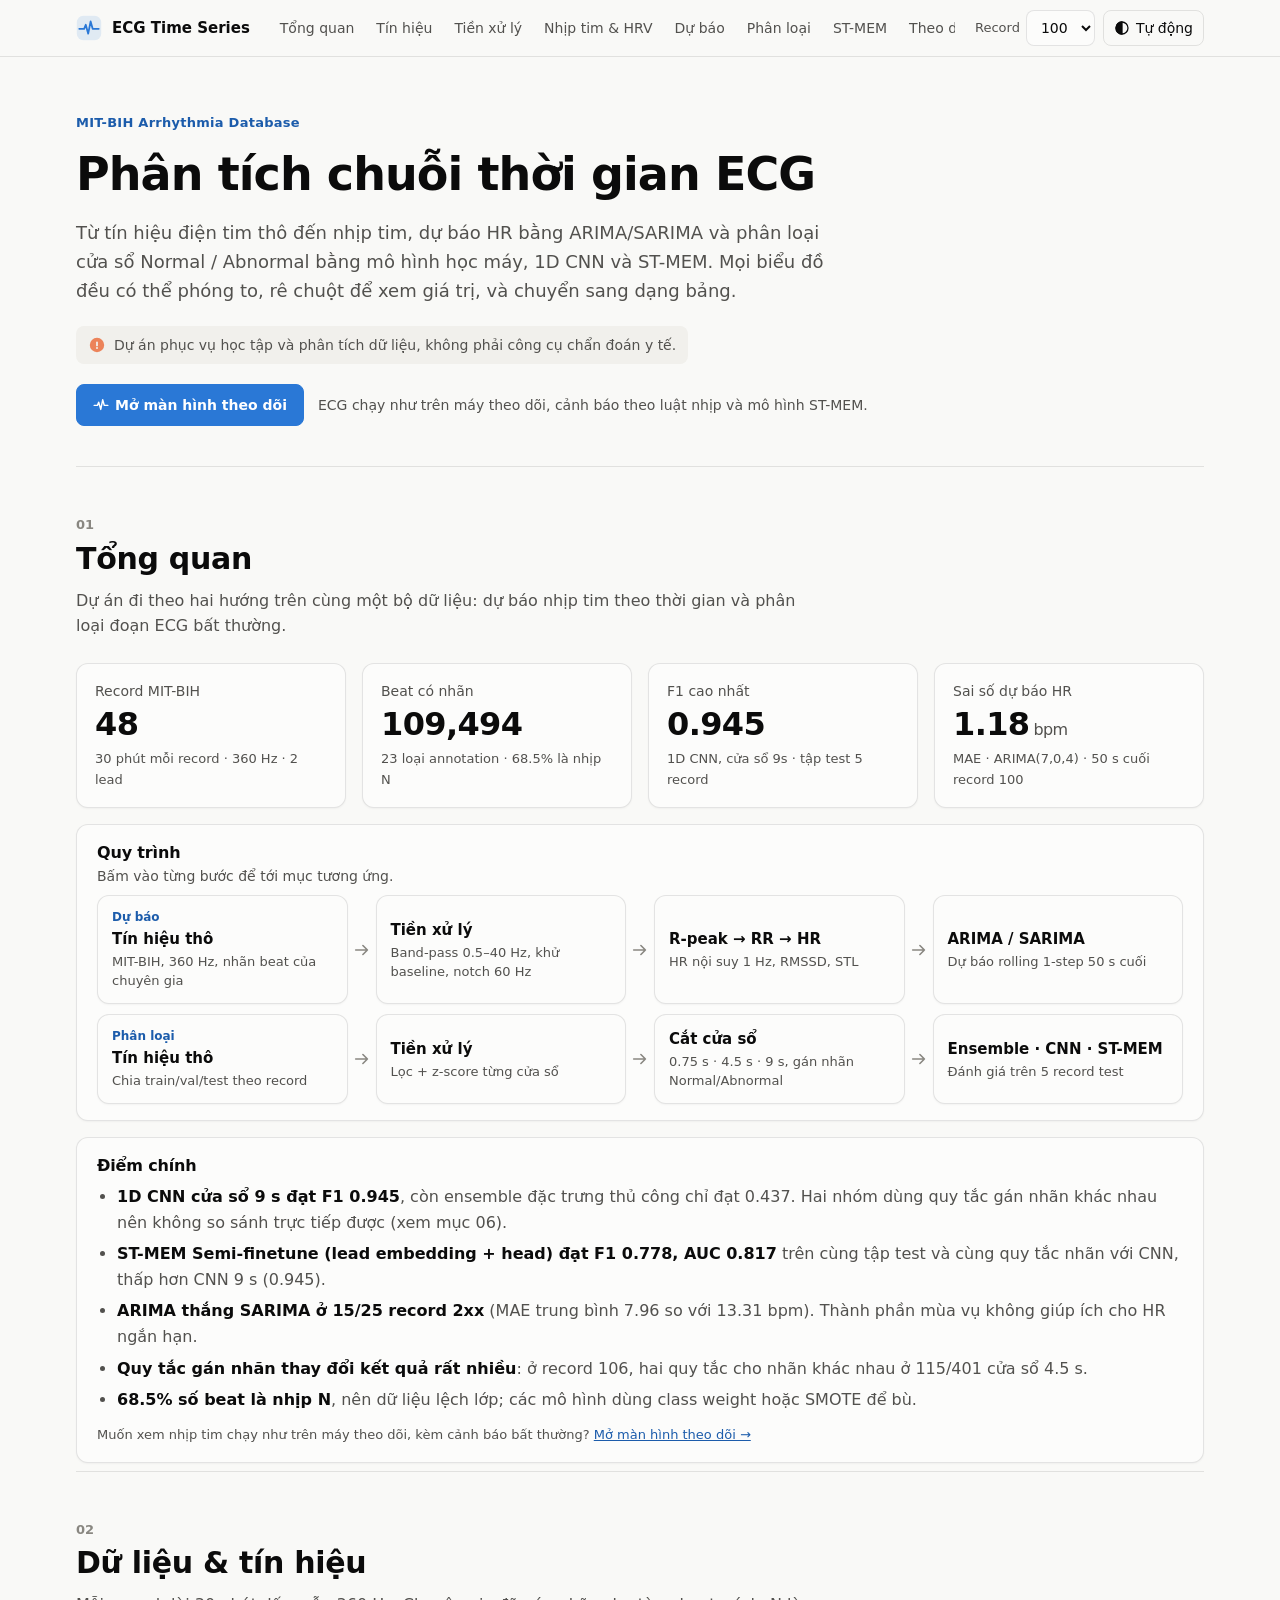
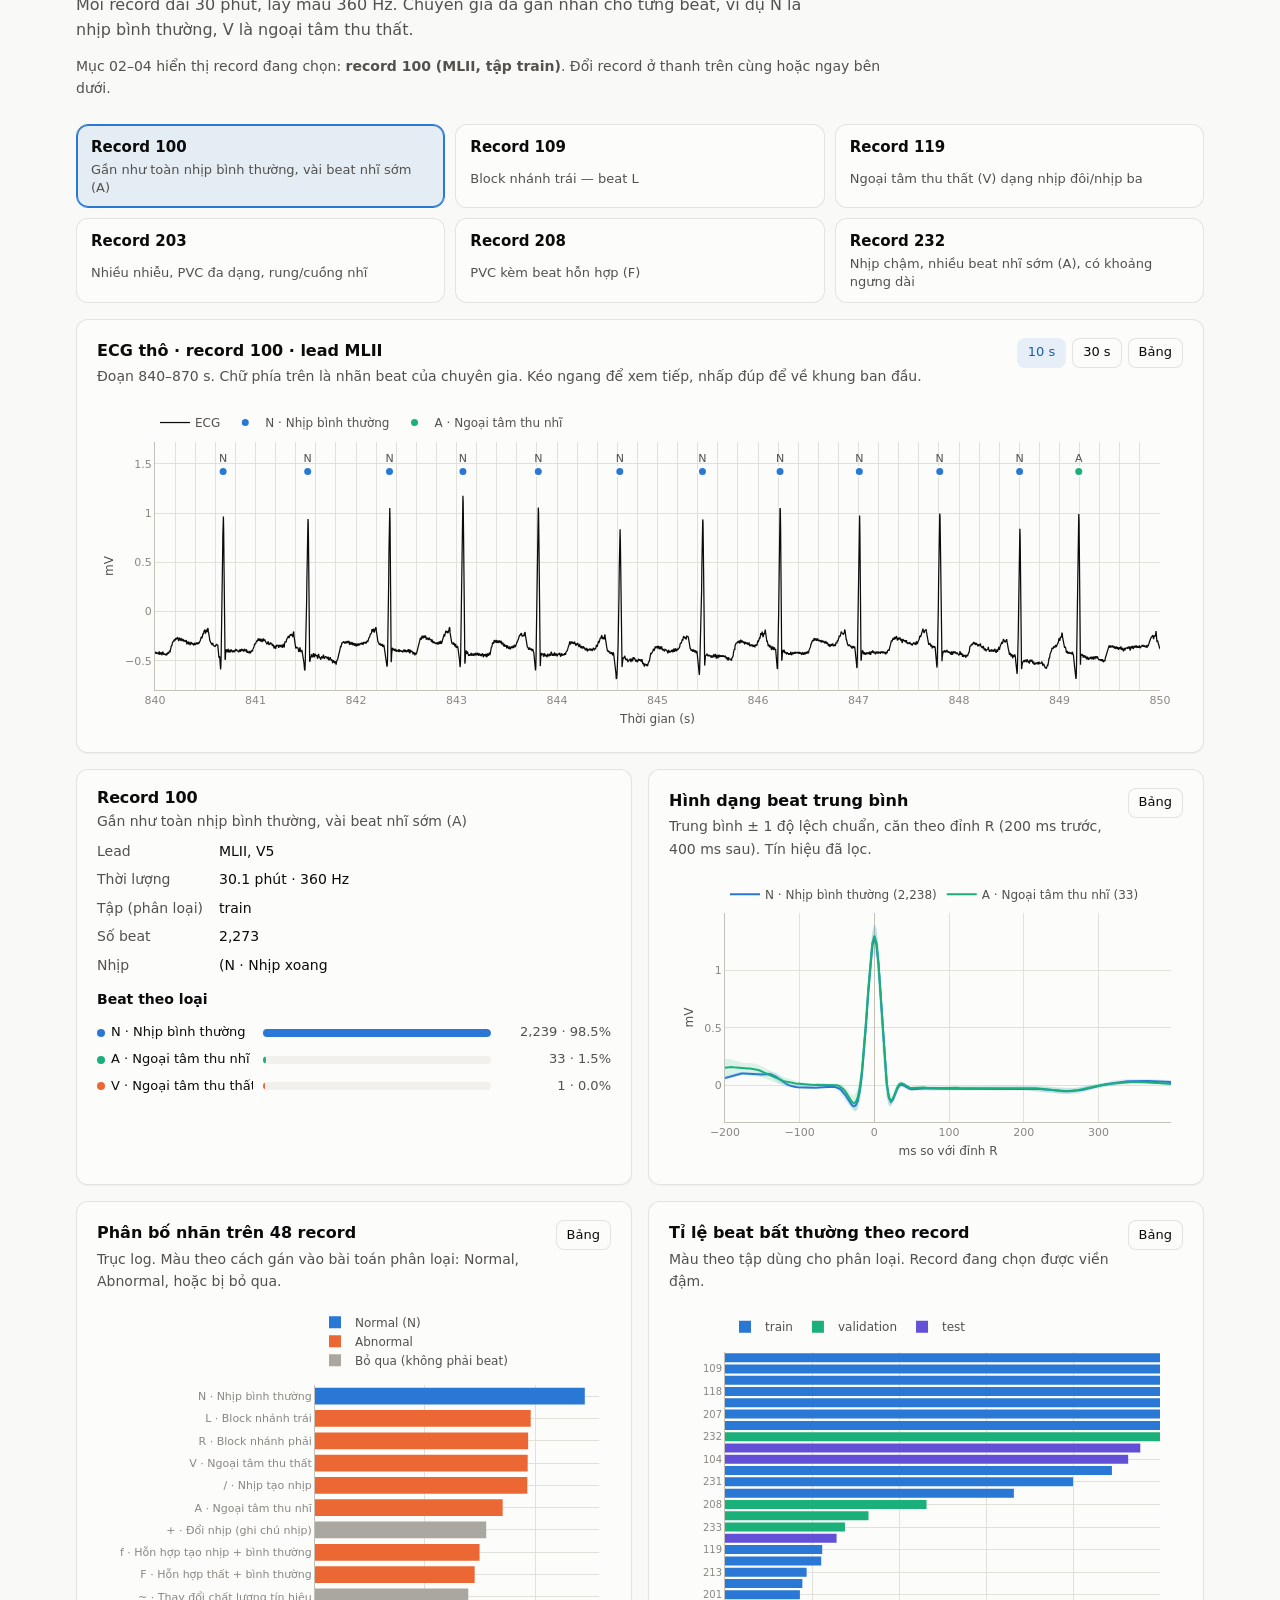
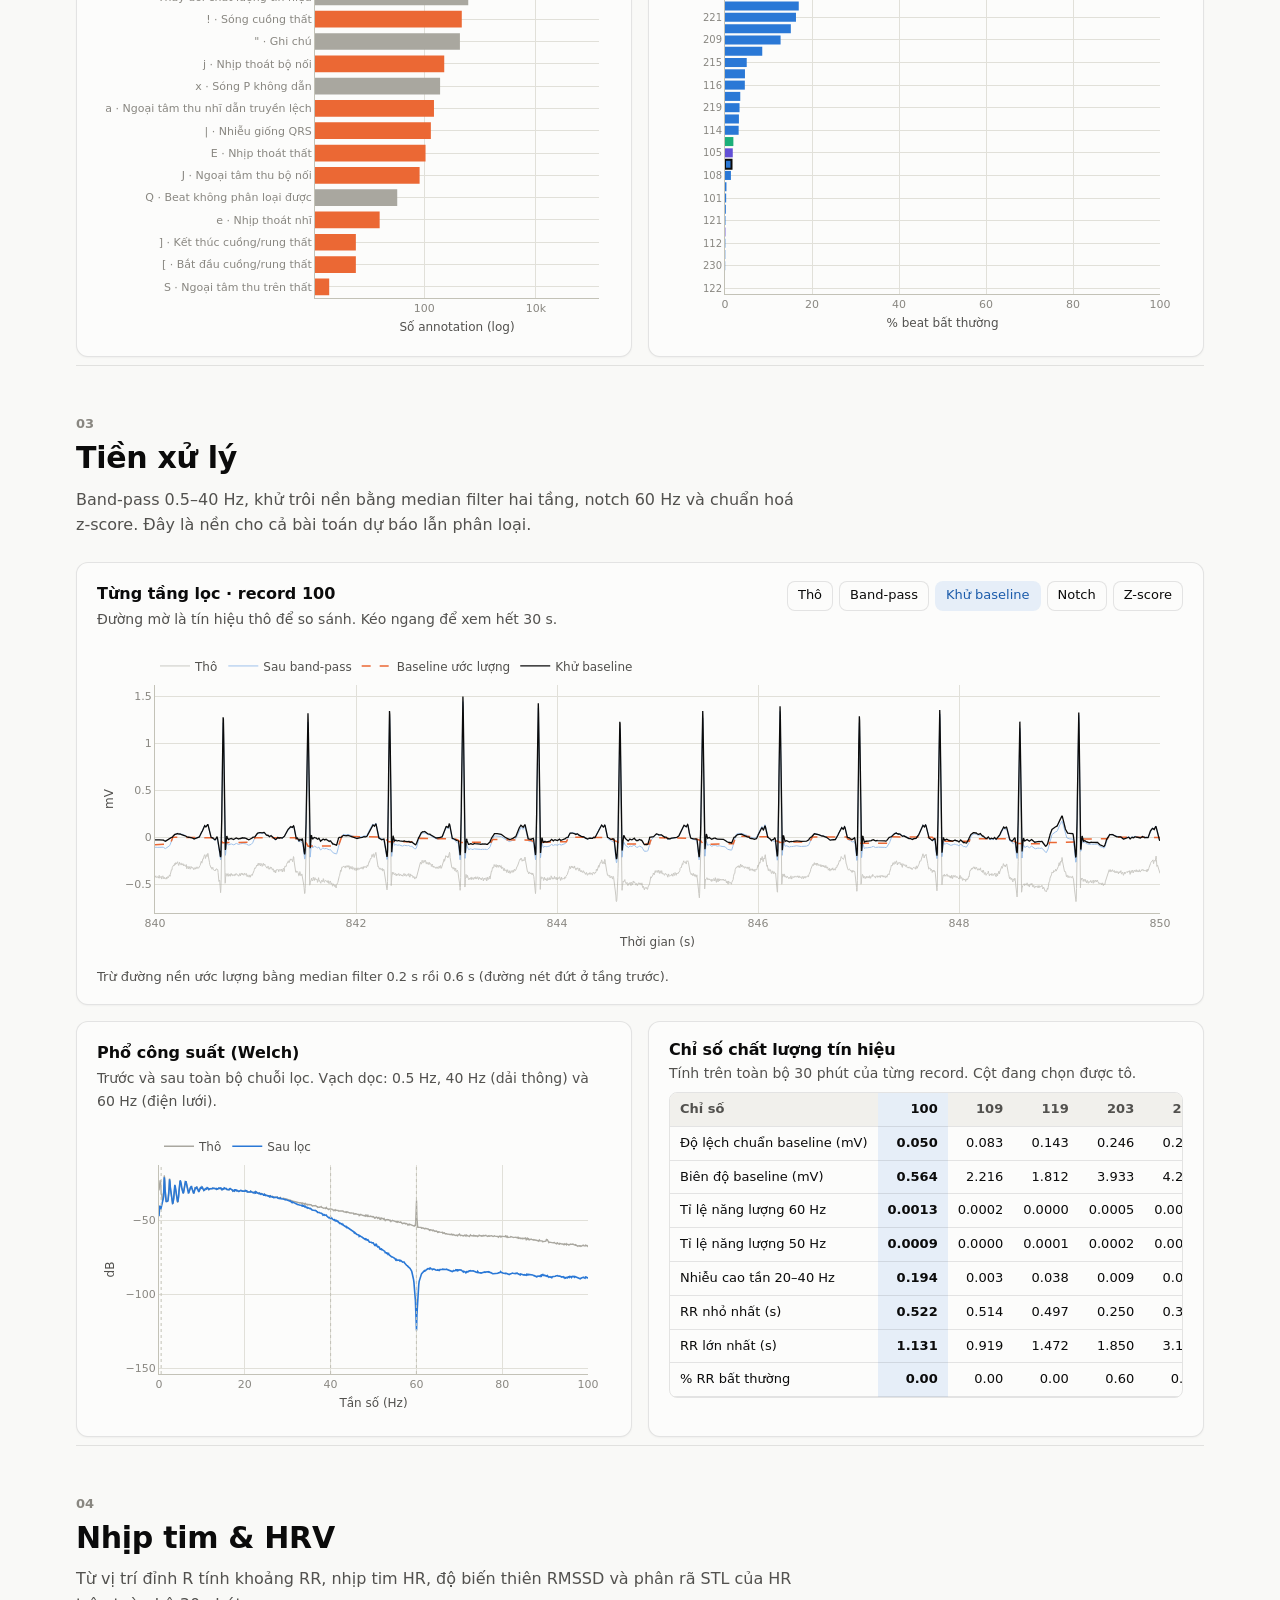
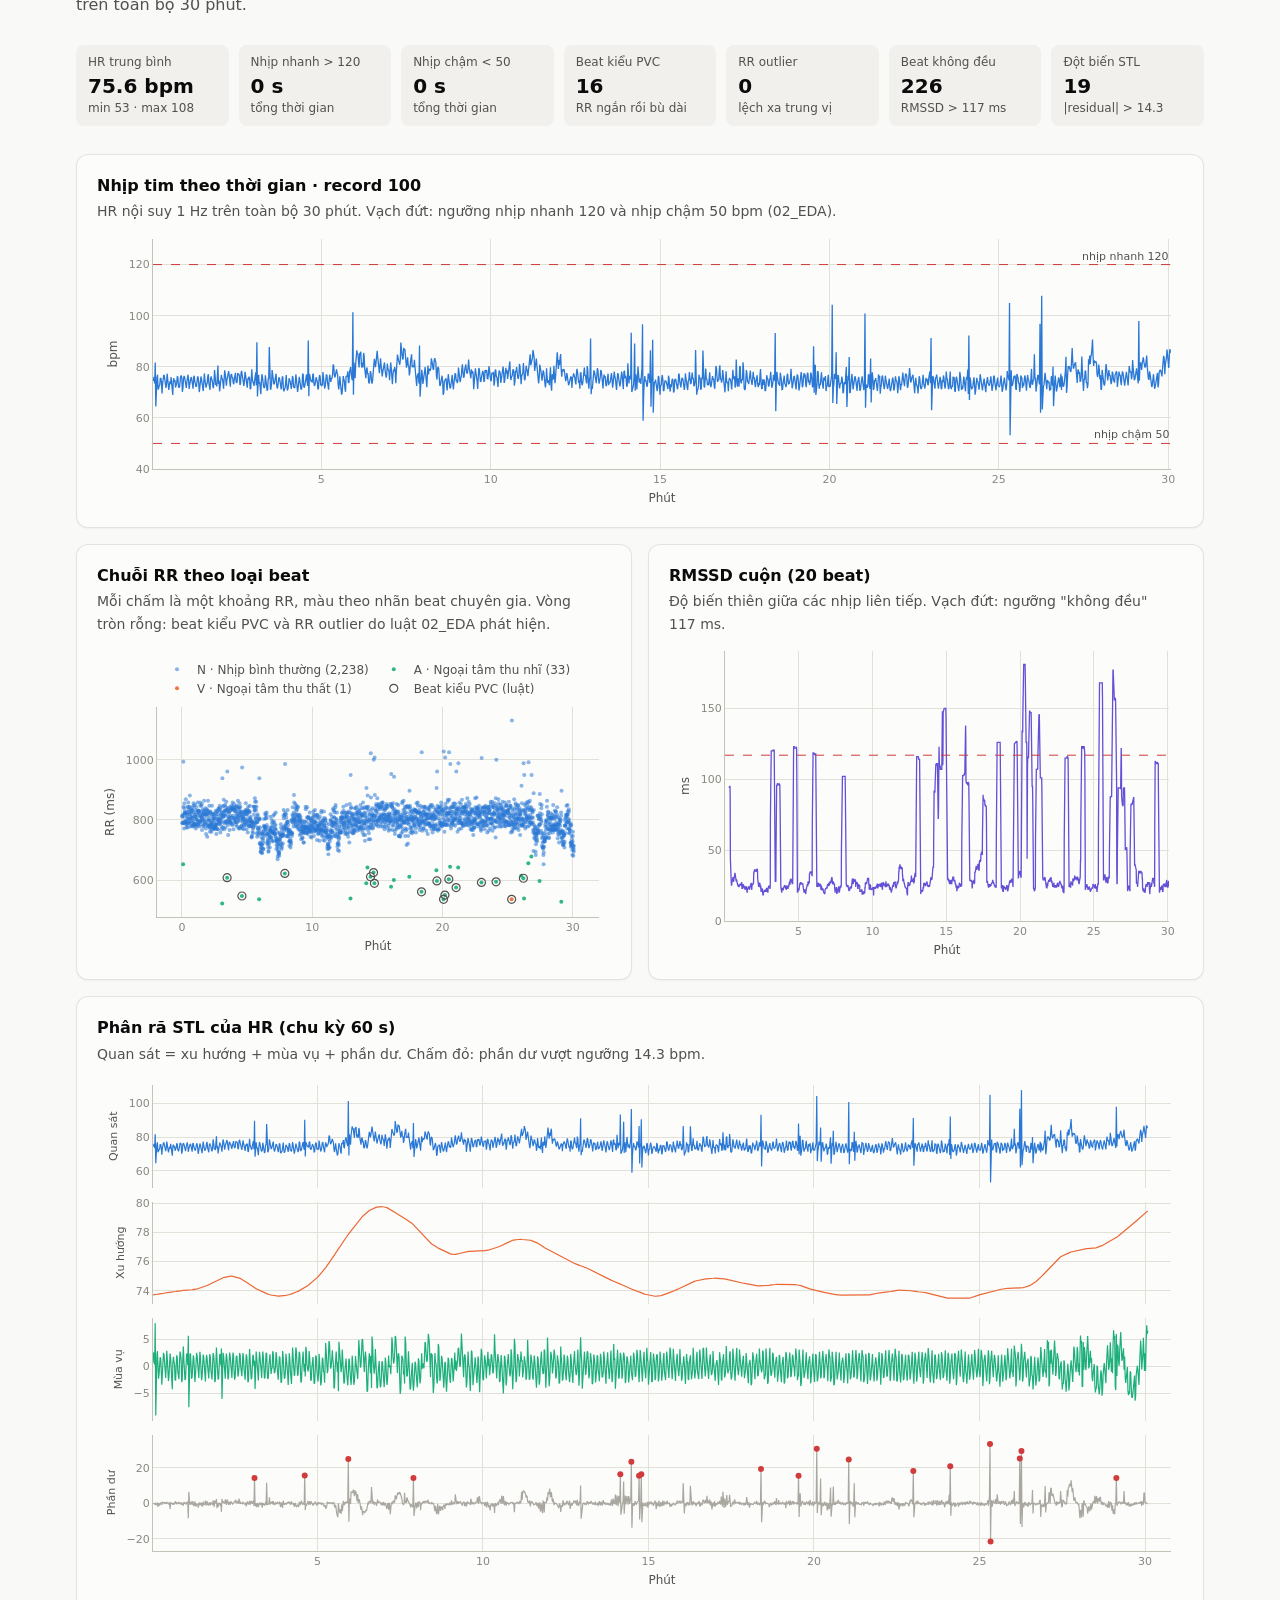
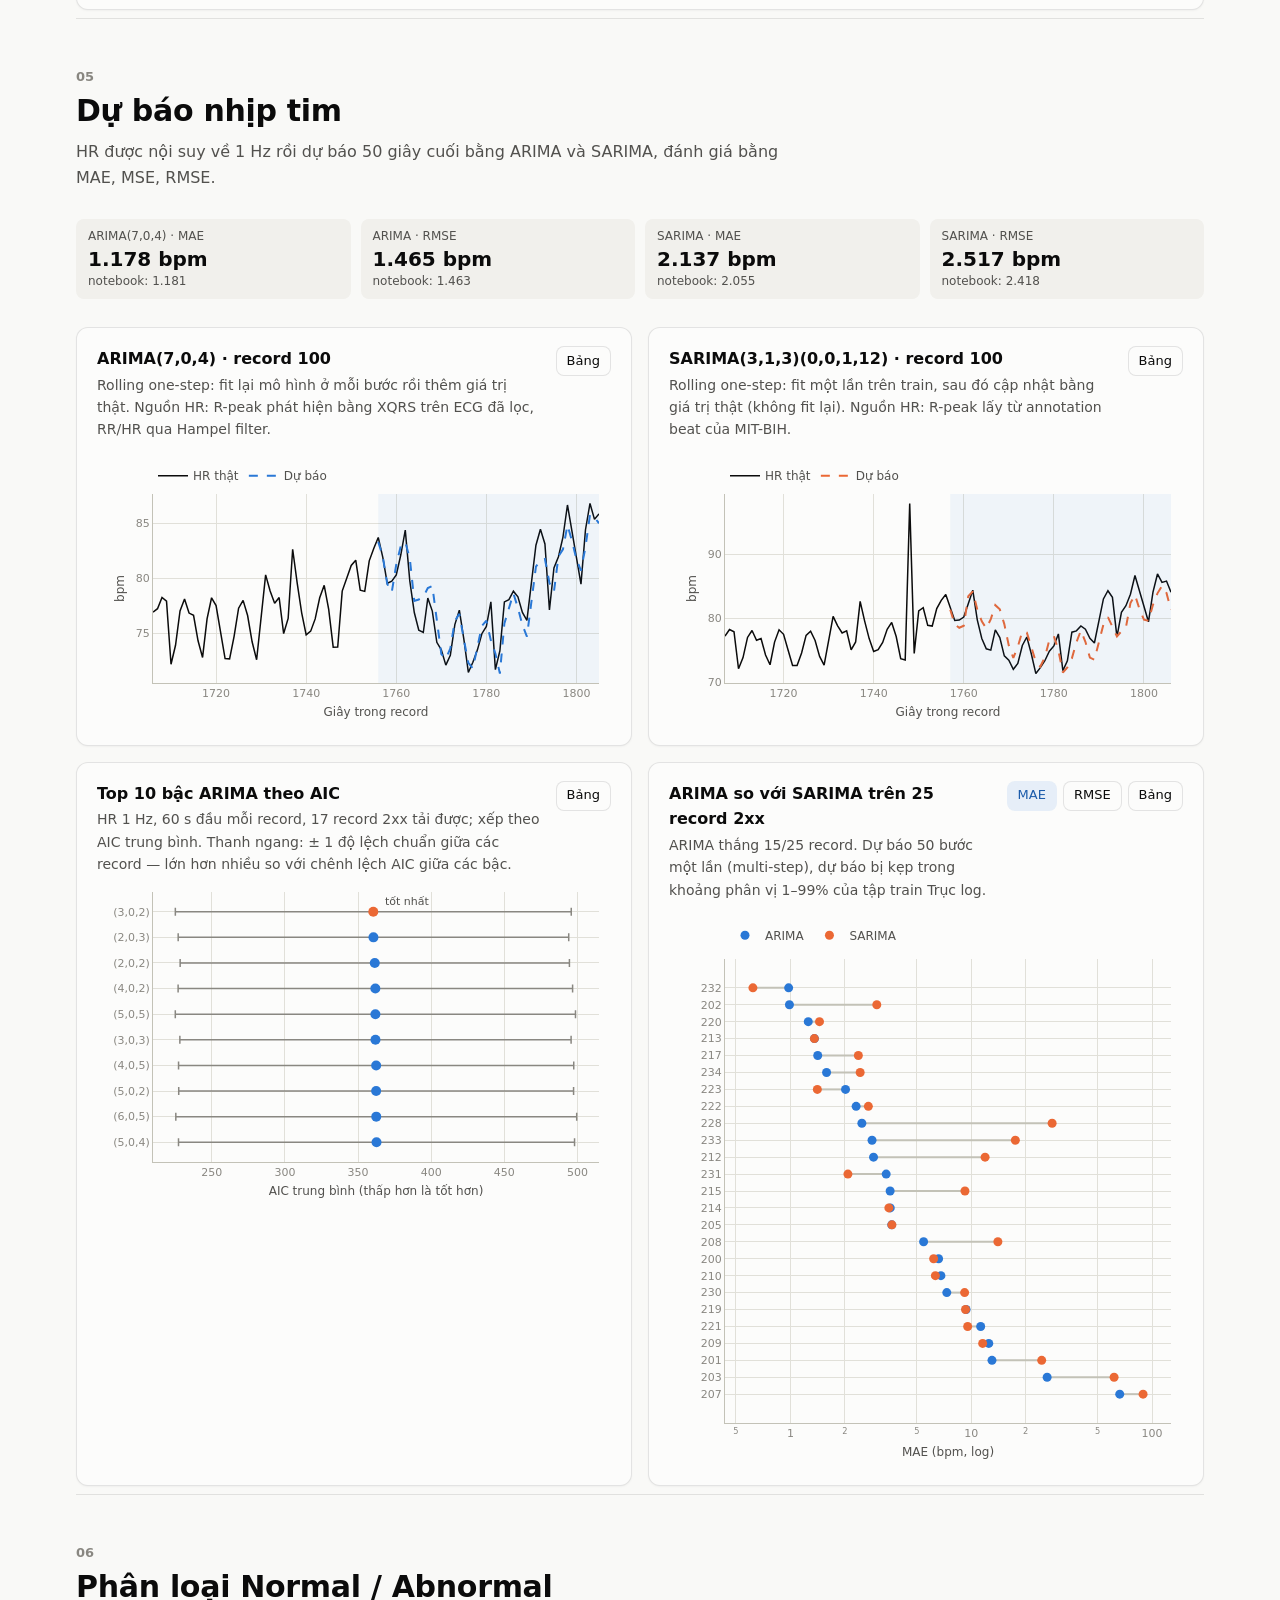
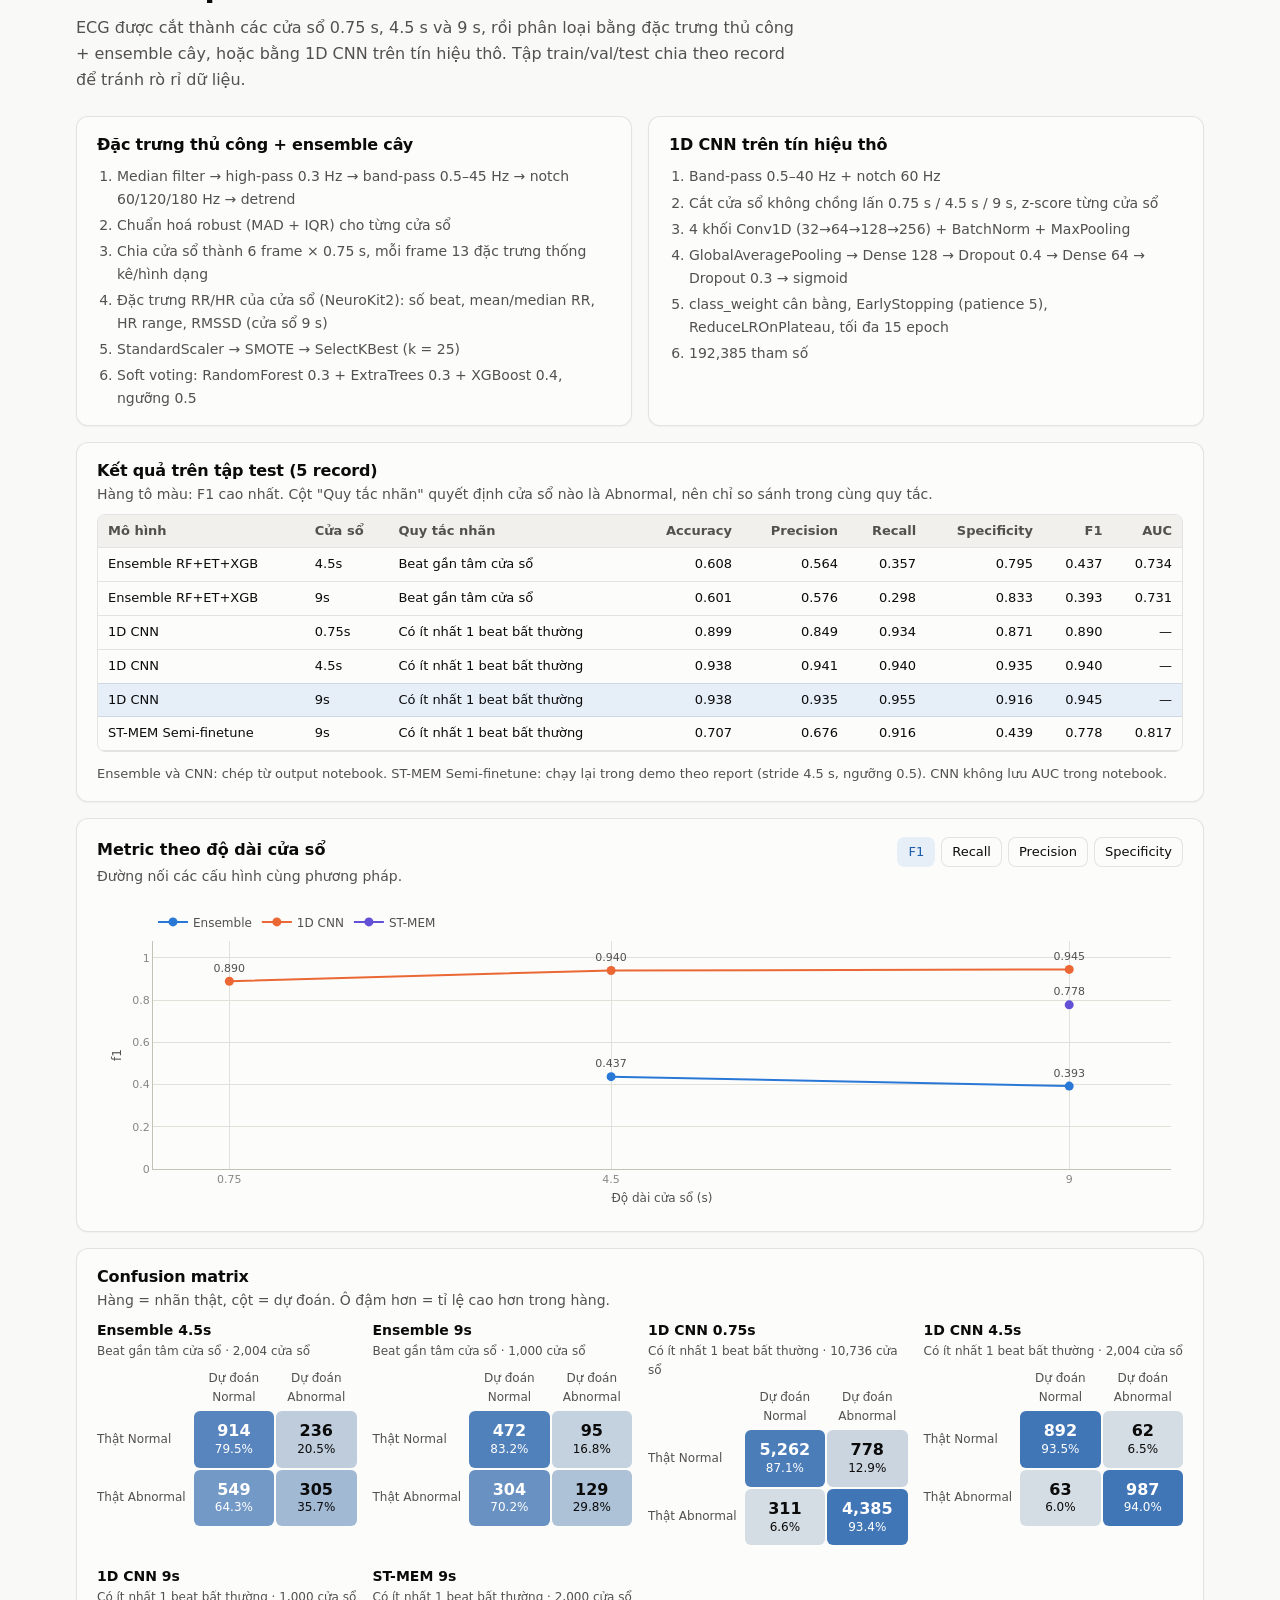
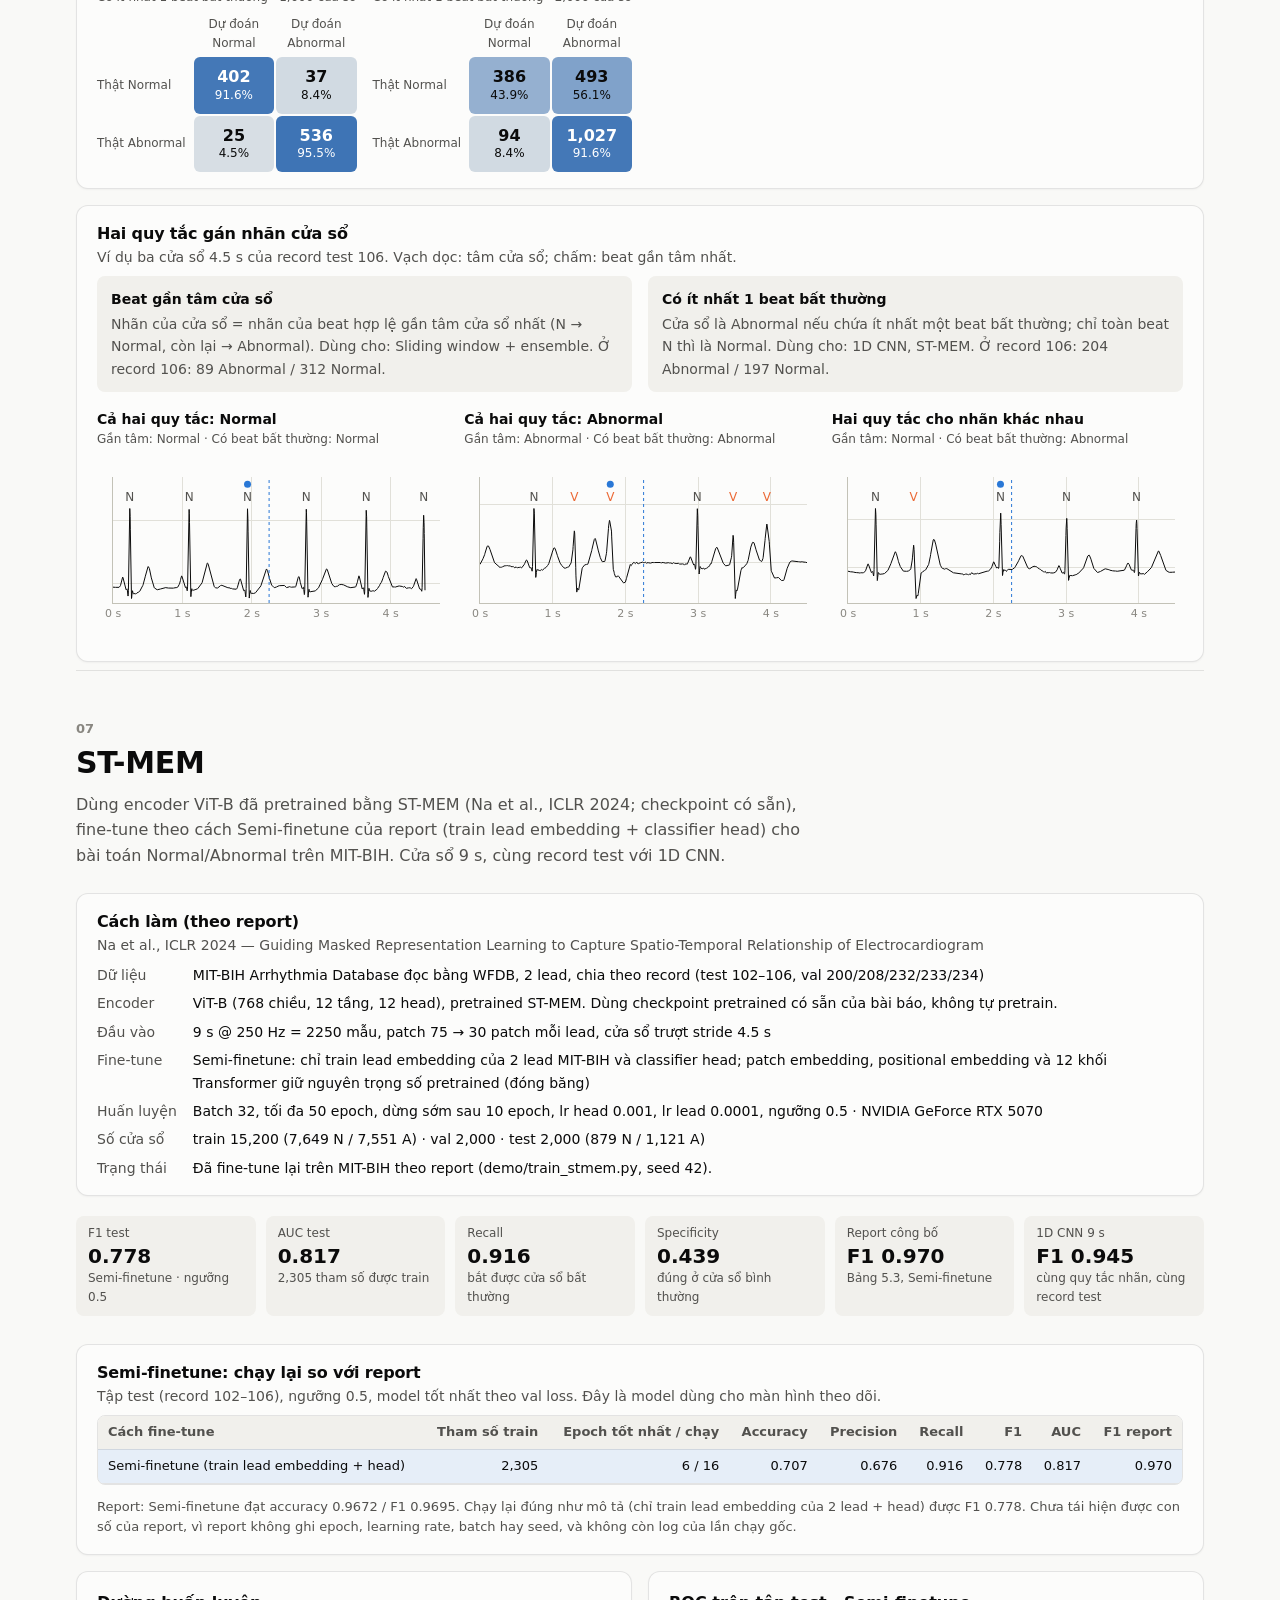
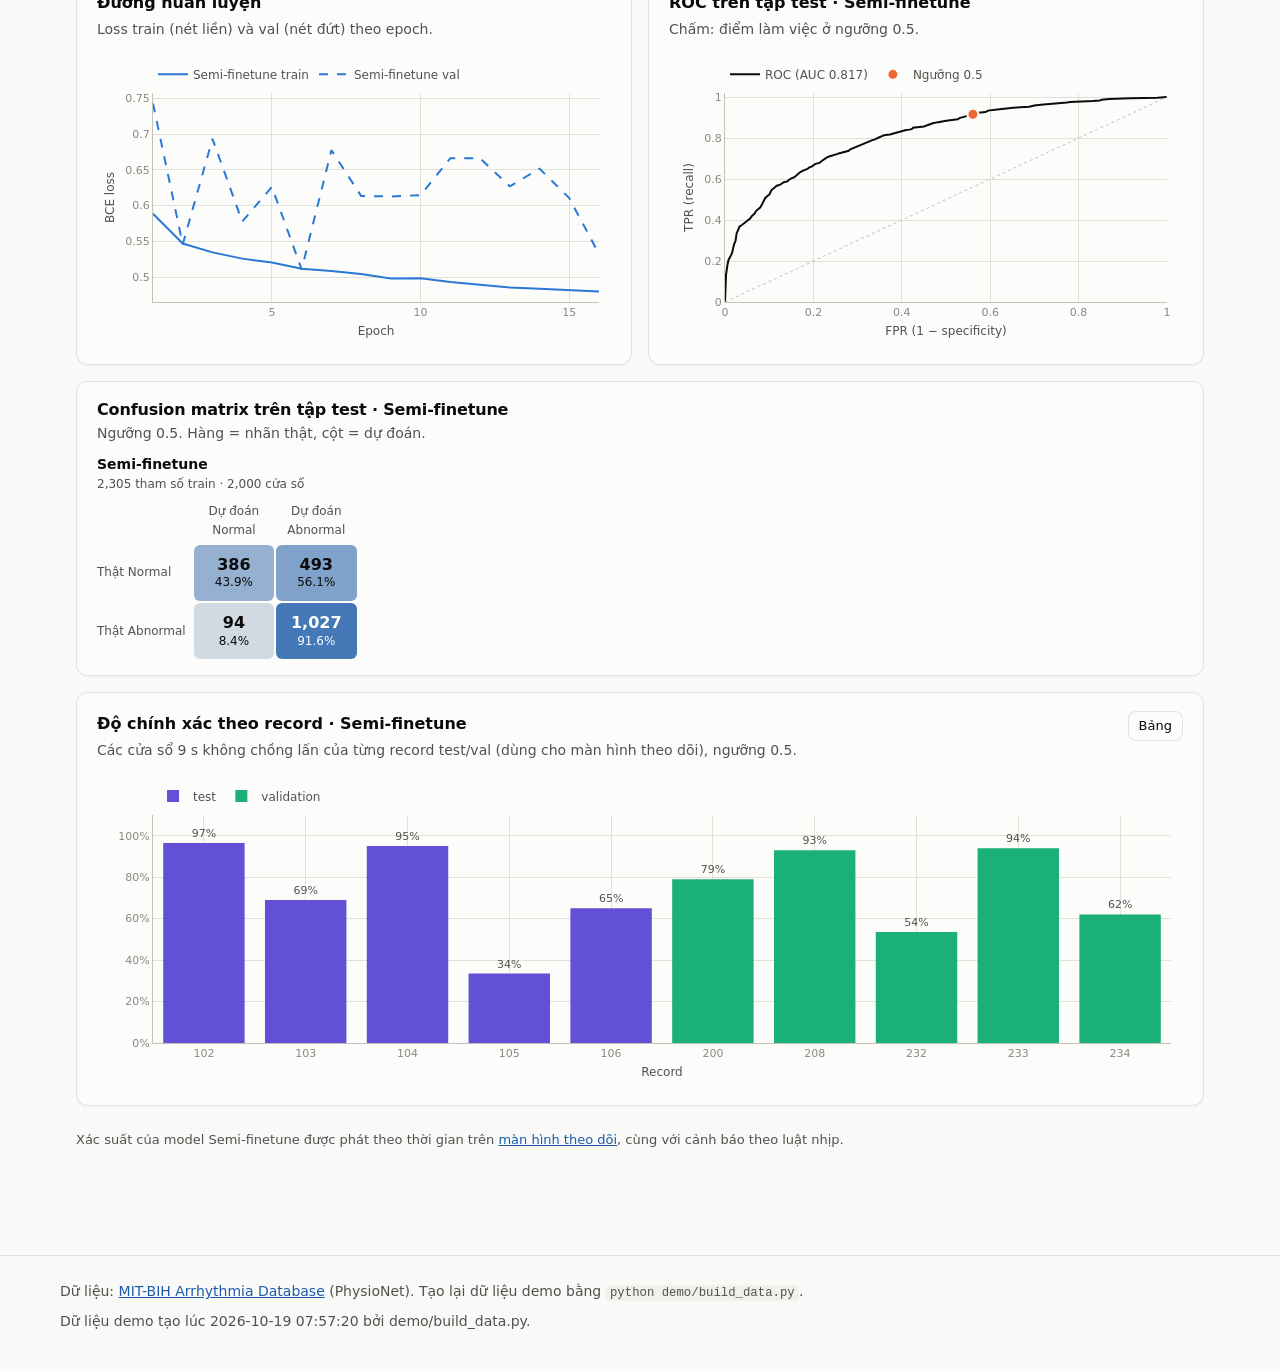
==== demo/index.html @ 0703ebbc "Add static web demo, ECG monitor page and ST-MEM semi-finetune re-run - demo/index.html: seven-secti" ====
<!doctype html>
<html lang="vi">
<head>
  <meta charset="utf-8">
  <meta name="viewport" content="width=device-width, initial-scale=1">
  <title>ECG Time Series Demo</title>
  <meta name="description" content="Demo trực quan dự án phân tích chuỗi thời gian ECG trên MIT-BIH: tiền xử lý, HRV, dự báo ARIMA/SARIMA và phân loại Normal/Abnormal.">
  <link rel="stylesheet" href="style.css">
  <script>
    // Áp theme đã lưu trước khi vẽ trang để không bị nháy màu
    try {
      var t = localStorage.getItem("ecg-demo-theme");
      if (t === "light" || t === "dark") document.documentElement.setAttribute("data-theme", t);
    } catch (e) {}
  </script>
</head>
<body>
  <header class="topbar">
    <div class="topbar-inner">
      <a class="brand" href="#top" aria-label="Về đầu trang">
        <svg viewBox="0 0 32 32" fill="none" aria-hidden="true">
          <rect x="1" y="1" width="30" height="30" rx="8" fill="currentColor" opacity="0.12"/>
          <path d="M4 17h6l2-5 3 11 3-15 2.5 9H28" stroke="currentColor" stroke-width="2.2" stroke-linecap="round" stroke-linejoin="round"/>
        </svg>
        <span class="brand-text">ECG Time Series</span>
      </a>
      <nav class="nav" aria-label="Các mục">
        <a href="#overview">Tổng quan</a>
        <a href="#explore">Tín hiệu</a>
        <a href="#preprocess">Tiền xử lý</a>
        <a href="#hrv">Nhịp tim &amp; HRV</a>
        <a href="#forecast">Dự báo</a>
        <a href="#classification">Phân loại</a>
        <a href="#stmem">ST-MEM</a>
        <a href="monitor.html" class="nav-ext">Theo dõi ↗</a>
      </nav>
      <div class="controls">
        <label class="field" for="record-select">
          <span>Record</span>
          <select id="record-select" aria-describedby="record-scope"></select>
        </label>
        <button class="btn btn-ghost" id="theme-toggle" type="button"></button>
      </div>
    </div>
  </header>

  <main id="top">
    <div id="banner" class="banner" role="alert" hidden></div>

    <section class="hero" aria-labelledby="hero-title">
      <p class="eyebrow">MIT-BIH Arrhythmia Database</p>
      <h1 id="hero-title">Phân tích chuỗi thời gian ECG</h1>
      <p class="lead">
        Từ tín hiệu điện tim thô đến nhịp tim, dự báo HR bằng ARIMA/SARIMA và phân loại cửa sổ
        Normal / Abnormal bằng mô hình học máy, 1D CNN và ST-MEM. Mọi biểu đồ đều có thể phóng to, rê chuột
        để xem giá trị, và chuyển sang dạng bảng.
      </p>
      <p class="disclaimer">
        <svg viewBox="0 0 20 20" fill="currentColor" aria-hidden="true"><path d="M10 2a8 8 0 1 0 0 16 8 8 0 0 0 0-16Zm0 4a1 1 0 0 1 1 1v3.5a1 1 0 1 1-2 0V7a1 1 0 0 1 1-1Zm0 8.5a1.1 1.1 0 1 1 0-2.2 1.1 1.1 0 0 1 0 2.2Z"/></svg>
        <span>Dự án phục vụ học tập và phân tích dữ liệu, không phải công cụ chẩn đoán y tế.</span>
      </p>
      <p class="hero-cta">
        <a class="btn btn-primary" href="monitor.html">
          <svg viewBox="0 0 20 20" aria-hidden="true"><path d="M1.5 10.5h4l1.6-4 2.6 9 2.4-12 2 7h4.4" fill="none" stroke="currentColor" stroke-width="1.8" stroke-linecap="round" stroke-linejoin="round"/></svg>
          <span>Mở màn hình theo dõi</span>
        </a>
        <span class="hero-cta-note">ECG chạy như trên máy theo dõi, cảnh báo theo luật nhịp và mô hình ST-MEM.</span>
      </p>
    </section>

    <section class="section" id="overview" aria-labelledby="overview-title">
      <div class="section-head">
        <p class="section-num">01</p>
        <h2 id="overview-title">Tổng quan</h2>
        <p class="lead">Dự án đi theo hai hướng trên cùng một bộ dữ liệu: dự báo nhịp tim theo thời gian và phân loại đoạn ECG bất thường.</p>
      </div>
      <div class="stack" id="overview-body"></div>
    </section>

    <section class="section" id="explore" aria-labelledby="explore-title">
      <div class="section-head">
        <p class="section-num">02</p>
        <h2 id="explore-title">Dữ liệu &amp; tín hiệu</h2>
        <p class="lead">Mỗi record dài 30 phút, lấy mẫu 360 Hz. Chuyên gia đã gán nhãn cho từng beat, ví dụ N là nhịp bình thường, V là ngoại tâm thu thất.</p>
        <p class="scope-note" id="record-scope">Mục 02–04 hiển thị record đang chọn: <strong data-record-label></strong>. Đổi record ở thanh trên cùng hoặc ngay bên dưới.</p>
      </div>
      <div class="record-chips" id="record-chips" role="group" aria-label="Chọn record"></div>
      <div class="stack" id="explore-body"></div>
    </section>

    <section class="section" id="preprocess" aria-labelledby="preprocess-title">
      <div class="section-head">
        <p class="section-num">03</p>
        <h2 id="preprocess-title">Tiền xử lý</h2>
        <p class="lead">Band-pass 0.5–40 Hz, khử trôi nền bằng median filter hai tầng, notch 60 Hz và chuẩn hoá z-score. Đây là nền cho cả bài toán dự báo lẫn phân loại.</p>
      </div>
      <div class="stack" id="preprocess-body"></div>
    </section>

    <section class="section" id="hrv" aria-labelledby="hrv-title">
      <div class="section-head">
        <p class="section-num">04</p>
        <h2 id="hrv-title">Nhịp tim &amp; HRV</h2>
        <p class="lead">Từ vị trí đỉnh R tính khoảng RR, nhịp tim HR, độ biến thiên RMSSD và phân rã STL của HR trên toàn bộ 30 phút.</p>
      </div>
      <div class="stack" id="hrv-body"></div>
    </section>

    <section class="section" id="forecast" aria-labelledby="forecast-title">
      <div class="section-head">
        <p class="section-num">05</p>
        <h2 id="forecast-title">Dự báo nhịp tim</h2>
        <p class="lead">HR được nội suy về 1 Hz rồi dự báo 50 giây cuối bằng ARIMA và SARIMA, đánh giá bằng MAE, MSE, RMSE.</p>
      </div>
      <div class="stack" id="forecast-body"></div>
    </section>

    <section class="section" id="classification" aria-labelledby="classification-title">
      <div class="section-head">
        <p class="section-num">06</p>
        <h2 id="classification-title">Phân loại Normal / Abnormal</h2>
        <p class="lead">ECG được cắt thành các cửa sổ 0.75 s, 4.5 s và 9 s, rồi phân loại bằng đặc trưng thủ công + ensemble cây, hoặc bằng 1D CNN trên tín hiệu thô. Tập train/val/test chia theo record để tránh rò rỉ dữ liệu.</p>
      </div>
      <div class="stack" id="classification-body"></div>
    </section>

    <section class="section" id="stmem" aria-labelledby="stmem-title">
      <div class="section-head">
        <p class="section-num">07</p>
        <h2 id="stmem-title">ST-MEM</h2>
        <p class="lead">Dùng encoder ViT-B đã pretrained bằng ST-MEM (Na et al., ICLR 2024; checkpoint có sẵn), fine-tune theo cách Semi-finetune của report (train lead embedding + classifier head) cho bài toán Normal/Abnormal trên MIT-BIH. Cửa sổ 9 s, cùng record test với 1D CNN.</p>
      </div>
      <div class="stack" id="stmem-body"></div>
    </section>
  </main>

  <footer class="footer">
    <div class="footer-inner">
      <p>Dữ liệu: <a href="https://physionet.org/content/mitdb/1.0.0/" rel="noopener">MIT-BIH Arrhythmia Database</a> (PhysioNet). Tạo lại dữ liệu demo bằng <code>python demo/build_data.py</code>.</p>
      <p id="footer-meta"></p>
    </div>
  </footer>

  <script src="data/demo_data.js"></script>
  <script src="vendor/plotly-cartesian-2.35.2.min.js"></script>
  <script src="app.js"></script>
</body>
</html>
---- demo/style.css ----
/* ==========================================================================
   Token màu — bảng màu tham chiếu (đã kiểm định CVD/độ tương phản cho cả
   sáng và tối). Biểu đồ đọc các token này qua getComputedStyle trong app.js.
   ========================================================================== */

:root {
  color-scheme: light;

  --page: #f9f9f7;
  --surface: #fcfcfb;
  --surface-2: #f1f0ec;
  --ink: #0b0b0b;
  --ink-2: #52514e;
  --muted: #898781;
  --grid: #e1e0d9;
  --axis: #c3c2b7;
  --border: rgba(11, 11, 11, 0.10);
  --shadow: 0 1px 2px rgba(11, 11, 11, 0.04);

  --accent: #2a78d6;
  --accent-ink: #1c5cab;
  --accent-wash: rgba(42, 120, 214, 0.10);

  /* Màu series theo thứ tự cố định — không xoay vòng */
  --series-1: #2a78d6; /* blue */
  --series-2: #eb6834; /* orange */
  --series-3: #1baf7a; /* aqua */
  --series-4: #eda100; /* yellow */
  --series-5: #e87ba4; /* magenta */
  --series-6: #008300; /* green */
  --series-7: #6250d6; /* violet */
  --series-8: #e34948; /* red */
  --series-other: #a9a79f;

  /* Status — chỉ dùng cho trạng thái, luôn kèm icon + chữ */
  --status-good: #0ca30c;
  --status-warning: #fab219;
  --status-serious: #ec835a;
  --status-critical: #d03b3b;
  --good-ink: #006300;

  --radius: 12px;
  --radius-sm: 8px;
  --font: system-ui, -apple-system, "Segoe UI", Roboto, "Helvetica Neue", Arial, sans-serif;
  --mono: ui-monospace, "Cascadia Code", "Segoe UI Mono", Consolas, monospace;
  --topbar-h: 56px;
}

@media (prefers-color-scheme: dark) {
  :root:where(:not([data-theme="light"])) {
    color-scheme: dark;
    --page: #0d0d0d;
    --surface: #1a1a19;
    --surface-2: #242422;
    --ink: #f0efec;
    --ink-2: #c3c2b7;
    --muted: #898781;
    --grid: #2c2c2a;
    --axis: #383835;
    --border: rgba(255, 255, 255, 0.10);
    --shadow: none;
    --accent: #3987e5;
    --accent-ink: #86b6ef;
    --accent-wash: rgba(57, 135, 229, 0.16);
    --series-1: #3987e5;
    --series-2: #d95926;
    --series-3: #199e70;
    --series-4: #c98500;
    --series-5: #d55181;
    --series-6: #008300;
    --series-7: #9085e9;
    --series-8: #e66767;
    --series-other: #6d6c66;
    --good-ink: #0ca30c;
  }
}

:root[data-theme="dark"] {
  color-scheme: dark;
  --page: #0d0d0d;
  --surface: #1a1a19;
  --surface-2: #242422;
  --ink: #f0efec;
  --ink-2: #c3c2b7;
  --muted: #898781;
  --grid: #2c2c2a;
  --axis: #383835;
  --border: rgba(255, 255, 255, 0.10);
  --shadow: none;
  --accent: #3987e5;
  --accent-ink: #86b6ef;
  --accent-wash: rgba(57, 135, 229, 0.16);
  --series-1: #3987e5;
  --series-2: #d95926;
  --series-3: #199e70;
  --series-4: #c98500;
  --series-5: #d55181;
  --series-6: #008300;
  --series-7: #9085e9;
  --series-8: #e66767;
  --series-other: #6d6c66;
  --good-ink: #0ca30c;
}

/* ==========================================================================
   Nền tảng
   ========================================================================== */

*,
*::before,
*::after {
  box-sizing: border-box;
}

html {
  scroll-behavior: smooth;
  scroll-padding-top: calc(var(--topbar-h) + 16px);
  -webkit-text-size-adjust: 100%;
}

body {
  margin: 0;
  background: var(--page);
  color: var(--ink);
  font-family: var(--font);
  font-size: 16px;
  line-height: 1.6;
  overflow-x: hidden;
}

a {
  color: var(--accent-ink);
}

h1,
h2,
h3,
h4 {
  line-height: 1.25;
  margin: 0;
  font-weight: 650;
  letter-spacing: -0.01em;
}

p {
  margin: 0;
}

code {
  font-family: var(--mono);
  font-size: 0.88em;
  background: var(--surface-2);
  padding: 0.1em 0.35em;
  border-radius: 4px;
}

:focus-visible {
  outline: 2px solid var(--accent);
  outline-offset: 2px;
}

.visually-hidden {
  position: absolute !important;
  width: 1px;
  height: 1px;
  overflow: hidden;
  clip: rect(0 0 0 0);
  white-space: nowrap;
}

/* ==========================================================================
   Thanh trên cùng
   ========================================================================== */

.topbar {
  position: sticky;
  top: 0;
  z-index: 20;
  background: color-mix(in srgb, var(--page) 88%, transparent);
  backdrop-filter: saturate(140%) blur(10px);
  -webkit-backdrop-filter: saturate(140%) blur(10px);
  border-bottom: 1px solid var(--border);
}

.topbar-inner {
  max-width: 1160px;
  margin: 0 auto;
  padding: 0 16px;
  min-height: var(--topbar-h);
  display: flex;
  align-items: center;
  gap: 20px;
}

.brand {
  display: flex;
  align-items: center;
  gap: 10px;
  color: var(--ink);
  text-decoration: none;
  font-weight: 650;
  font-size: 15px;
  white-space: nowrap;
}

.brand svg {
  width: 26px;
  height: 26px;
  flex: none;
  color: var(--accent);
}

.nav {
  display: flex;
  gap: 2px;
  overflow-x: auto;
  scrollbar-width: none;
  flex: 1 1 auto;
  min-width: 0;
}

.nav::-webkit-scrollbar {
  display: none;
}

.nav a {
  color: var(--ink-2);
  text-decoration: none;
  font-size: 14px;
  padding: 6px 10px;
  border-radius: 999px;
  white-space: nowrap;
}

.nav a:hover {
  color: var(--ink);
  background: var(--surface-2);
}

.nav a[aria-current="true"] {
  color: var(--accent-ink);
  background: var(--accent-wash);
  font-weight: 600;
}

.controls {
  display: flex;
  align-items: center;
  gap: 8px;
  flex: none;
}

.field {
  display: flex;
  align-items: center;
  gap: 6px;
  font-size: 13px;
  color: var(--ink-2);
}

select,
.btn {
  font: inherit;
  font-size: 14px;
  color: var(--ink);
  background: var(--surface);
  border: 1px solid var(--border);
  border-radius: var(--radius-sm);
  min-height: 36px;
  padding: 0 10px;
  cursor: pointer;
}

select:hover,
.btn:hover {
  border-color: var(--axis);
}

.btn {
  display: inline-flex;
  align-items: center;
  gap: 6px;
}

.btn svg {
  width: 16px;
  height: 16px;
}

.btn-ghost {
  background: transparent;
}

.btn[aria-pressed="true"] {
  background: var(--accent-wash);
  border-color: transparent;
  color: var(--accent-ink);
}

/* ==========================================================================
   Bố cục trang
   ========================================================================== */

main {
  max-width: 1160px;
  margin: 0 auto;
  padding: 0 16px 48px;
}

.hero {
  padding: 56px 0 40px;
  max-width: 820px;
}

.eyebrow {
  font-size: 13px;
  font-weight: 600;
  color: var(--accent-ink);
  letter-spacing: 0.02em;
  margin-bottom: 12px;
}

.hero h1 {
  font-size: clamp(30px, 5vw, 46px);
  letter-spacing: -0.02em;
}

.hero .lead {
  margin-top: 16px;
  font-size: 18px;
  color: var(--ink-2);
  max-width: 68ch;
}

.disclaimer {
  margin-top: 20px;
  display: inline-flex;
  gap: 8px;
  align-items: flex-start;
  font-size: 14px;
  color: var(--ink-2);
  background: var(--surface-2);
  border-radius: var(--radius-sm);
  padding: 8px 12px;
}

.disclaimer svg {
  flex: none;
  width: 18px;
  height: 18px;
  margin-top: 2px;
  color: var(--status-serious);
}

.section {
  padding: 48px 0 8px;
  border-top: 1px solid var(--border);
}

.section-head {
  max-width: 820px;
  margin-bottom: 24px;
}

.section-num {
  font-size: 13px;
  font-weight: 600;
  color: var(--muted);
  font-variant-numeric: tabular-nums;
}

.section h2 {
  font-size: clamp(24px, 3.4vw, 30px);
  margin-top: 4px;
}

.section .lead {
  margin-top: 10px;
  color: var(--ink-2);
  max-width: 72ch;
}

.scope-note {
  margin-top: 12px;
  font-size: 14px;
  color: var(--ink-2);
}

.stack {
  display: grid;
  gap: 16px;
}

.grid-2 {
  display: grid;
  grid-template-columns: repeat(2, minmax(0, 1fr));
  gap: 16px;
}

.grid-3 {
  display: grid;
  grid-template-columns: repeat(3, minmax(0, 1fr));
  gap: 16px;
}

/* ==========================================================================
   Card & biểu đồ
   ========================================================================== */

.card {
  background: var(--surface);
  border: 1px solid var(--border);
  border-radius: var(--radius);
  box-shadow: var(--shadow);
  padding: 18px 20px 16px;
  min-width: 0;
}

.card-head {
  display: flex;
  align-items: flex-start;
  justify-content: space-between;
  gap: 12px;
  margin-bottom: 8px;
}

.card-title {
  font-size: 16px;
  font-weight: 650;
}

.card-sub {
  font-size: 14px;
  color: var(--ink-2);
  margin-top: 2px;
}

.card-actions {
  display: flex;
  gap: 6px;
  flex: none;
}

.card-actions .btn {
  min-height: 30px;
  font-size: 13px;
  padding: 0 10px;
}

.card-foot {
  margin-top: 8px;
  font-size: 13px;
  color: var(--ink-2);
}

.chart {
  width: 100%;
  min-height: 260px;
}

.chart-tall {
  min-height: 380px;
}

.table-wrap {
  max-height: 340px;
  overflow: auto;
  border: 1px solid var(--border);
  border-radius: var(--radius-sm);
}

table.data {
  width: 100%;
  border-collapse: collapse;
  font-size: 13px;
  font-variant-numeric: tabular-nums;
}

table.data th,
table.data td {
  padding: 6px 10px;
  text-align: left;
  border-bottom: 1px solid var(--border);
  white-space: nowrap;
}

table.data th {
  position: sticky;
  top: 0;
  background: var(--surface-2);
  color: var(--ink-2);
  font-weight: 600;
}

table.data td.num,
table.data th.num {
  text-align: right;
}

.placeholder {
  background: var(--surface-2);
  border-radius: var(--radius);
  padding: 18px 20px;
  color: var(--ink-2);
  font-size: 14px;
}

.placeholder strong {
  color: var(--ink);
}

.placeholder ul {
  margin: 8px 0 0;
  padding-left: 20px;
}

/* ==========================================================================
   Stat tile
   ========================================================================== */

.tiles {
  display: grid;
  grid-template-columns: repeat(4, minmax(0, 1fr));
  gap: 16px;
}

.tile {
  background: var(--surface);
  border: 1px solid var(--border);
  border-radius: var(--radius);
  box-shadow: var(--shadow);
  padding: 16px 18px;
  min-width: 0;
}

.tile-label {
  font-size: 14px;
  color: var(--ink-2);
}

.tile-value {
  font-size: 32px;
  font-weight: 650;
  letter-spacing: -0.02em;
  margin-top: 4px;
  line-height: 1.15;
}

.tile-unit {
  font-size: 16px;
  font-weight: 500;
  color: var(--ink-2);
  margin-left: 4px;
}

.tile-note {
  font-size: 13px;
  color: var(--ink-2);
  margin-top: 6px;
}

/* ==========================================================================
   Chọn record
   ========================================================================== */

.record-chips {
  display: grid;
  grid-template-columns: repeat(3, minmax(0, 1fr));
  gap: 10px;
  margin-bottom: 16px;
}

.record-chip {
  font: inherit;
  text-align: left;
  color: var(--ink);
  background: var(--surface);
  border: 1px solid var(--border);
  border-radius: var(--radius);
  padding: 10px 14px;
  cursor: pointer;
  display: grid;
  gap: 2px;
}

.record-chip:hover {
  border-color: var(--axis);
}

.record-chip[aria-pressed="true"] {
  border-color: var(--accent);
  box-shadow: inset 0 0 0 1px var(--accent);
  background: var(--accent-wash);
}

.record-chip .rc-id {
  font-weight: 650;
  font-size: 15px;
}

.record-chip .rc-desc {
  font-size: 13px;
  color: var(--ink-2);
  line-height: 1.4;
}

/* ==========================================================================
   Chú giải, callout, banner
   ========================================================================== */

.legend-row {
  display: flex;
  flex-wrap: wrap;
  gap: 6px 16px;
  font-size: 13px;
  color: var(--ink-2);
}

.legend-item {
  display: inline-flex;
  align-items: center;
  gap: 6px;
}

.swatch {
  width: 10px;
  height: 10px;
  border-radius: 50%;
  flex: none;
}

.callout {
  border-left: 3px solid var(--accent);
  background: var(--surface);
  border-radius: 0 var(--radius-sm) var(--radius-sm) 0;
  padding: 12px 16px;
  font-size: 14px;
  color: var(--ink-2);
}

.callout strong {
  color: var(--ink);
}

.banner {
  margin: 16px 0 0;
  padding: 12px 16px;
  border-radius: var(--radius-sm);
  background: var(--surface);
  border: 1px solid var(--border);
  border-left: 3px solid var(--status-critical);
  font-size: 14px;
}

/* ==========================================================================
   Sơ đồ pipeline (mục 01)
   ========================================================================== */

.pipeline {
  display: grid;
  grid-template-columns: minmax(0, 1fr) 28px minmax(0, 1fr) 28px minmax(0, 1fr) 28px minmax(0, 1fr);
  grid-template-rows: auto auto;
  gap: 10px 0;
  align-items: stretch;
}

.pipe-node {
  display: flex;
  flex-direction: column;
  justify-content: center;
  background: var(--surface);
  border: 1px solid var(--border);
  border-radius: var(--radius);
  box-shadow: var(--shadow);
  padding: 12px 14px;
  color: var(--ink);
  text-decoration: none;
}

.pipe-node:hover {
  border-color: var(--accent);
}

.pn-lane {
  font-size: 12px;
  font-weight: 600;
  color: var(--accent-ink);
}

.pn-title {
  font-weight: 650;
  font-size: 15px;
}

.pn-text {
  font-size: 13px;
  color: var(--ink-2);
  margin-top: 2px;
  line-height: 1.45;
}

.pipe-arrow {
  display: flex;
  align-items: center;
  justify-content: center;
  color: var(--muted);
}

.pipe-arrow svg {
  width: 18px;
  height: 18px;
}

/* ==========================================================================
   Danh sách, bảng nhỏ, badge
   ========================================================================== */

.findings {
  margin: 8px 0 0;
  padding-left: 20px;
  color: var(--ink-2);
}

.findings li + li {
  margin-top: 6px;
}

.findings strong {
  color: var(--ink);
}

.kv {
  display: grid;
  grid-template-columns: max-content minmax(0, 1fr);
  gap: 6px 16px;
  margin: 0;
  font-size: 14px;
}

.kv dt {
  color: var(--ink-2);
}

.kv dd {
  margin: 0;
  min-width: 0;
}

.minibars {
  display: grid;
  gap: 6px;
  margin-top: 4px;
}

.mb-row {
  display: grid;
  grid-template-columns: minmax(0, 12em) minmax(40px, 1fr) 8.5em;
  align-items: center;
  gap: 10px;
  font-size: 13px;
}

.mb-label {
  display: flex;
  align-items: center;
  gap: 6px;
  min-width: 0;
  overflow: hidden;
  text-overflow: ellipsis;
  white-space: nowrap;
}

.mb-track {
  height: 8px;
  background: var(--surface-2);
  border-radius: 4px;
  overflow: hidden;
}

.mb-fill {
  height: 100%;
  border-radius: 0 4px 4px 0;
  min-width: 2px;
}

.mb-val {
  text-align: right;
  font-variant-numeric: tabular-nums;
  color: var(--ink-2);
}

.badge {
  display: inline-flex;
  align-items: center;
  gap: 6px;
  font-size: 12px;
  font-weight: 600;
  padding: 2px 9px;
  border-radius: 999px;
  background: var(--surface-2);
  color: var(--ink-2);
  white-space: nowrap;
}

.badge .dot {
  width: 8px;
  height: 8px;
  border-radius: 50%;
  flex: none;
}

.badge svg {
  width: 14px;
  height: 14px;
  flex: none;
}

.badges {
  display: flex;
  flex-wrap: wrap;
  gap: 6px;
  margin-top: 8px;
}

.steps {
  margin: 10px 0 0;
  padding-left: 20px;
  font-size: 14px;
  color: var(--ink-2);
}

.steps li + li {
  margin-top: 4px;
}

.subhead {
  font-size: 18px;
  font-weight: 650;
  margin-top: 16px;
}

.mini-tiles {
  display: grid;
  grid-template-columns: repeat(auto-fit, minmax(120px, 1fr));
  gap: 10px;
  margin: 4px 0 12px;
}

.mini-tile {
  background: var(--surface-2);
  border-radius: var(--radius-sm);
  padding: 8px 12px;
}

.mt-label {
  font-size: 12px;
  color: var(--ink-2);
}

.mt-value {
  font-size: 20px;
  font-weight: 650;
  line-height: 1.3;
}

.mt-note {
  font-size: 12px;
  color: var(--ink-2);
}

table.data tr.is-best td {
  background: var(--accent-wash);
}

table.data th.is-current,
table.data td.is-current {
  background: var(--accent-wash);
  color: var(--ink);
  font-weight: 600;
}

table.data td.wrap {
  white-space: normal;
  min-width: 16em;
}

.card-actions {
  flex-wrap: wrap;
  justify-content: flex-end;
}

.action-groups {
  display: flex;
  flex-wrap: wrap;
  gap: 8px;
  justify-content: flex-end;
}

/* ==========================================================================
   Confusion matrix (mục 06)
   ========================================================================== */

:root {
  --cm-hi: #1c5cab;
}

@media (prefers-color-scheme: dark) {
  :root:where(:not([data-theme="light"])) {
    --cm-hi: #3987e5;
  }
}

:root[data-theme="dark"] {
  --cm-hi: #3987e5;
}

.cm-grid {
  display: grid;
  grid-template-columns: repeat(auto-fill, minmax(210px, 1fr));
  gap: 20px 16px;
}

.cm-title {
  font-weight: 650;
  font-size: 14px;
}

.cm-sub {
  font-size: 12px;
  color: var(--ink-2);
  margin-bottom: 6px;
}

.cm-table {
  display: grid;
  grid-template-columns: auto minmax(0, 1fr) minmax(0, 1fr);
  gap: 2px;
  font-size: 12px;
}

.cm-head {
  color: var(--ink-2);
  text-align: center;
  padding: 2px 4px;
}

.cm-rowhead {
  color: var(--ink-2);
  display: flex;
  align-items: center;
  padding-right: 6px;
}

.cm-cell {
  border-radius: 6px;
  padding: 10px 4px;
  text-align: center;
  font-variant-numeric: tabular-nums;
  color: var(--ink);
  line-height: 1.3;
}

.cm-cell.on-strong {
  color: #fff;
}

.cm-cell b {
  display: block;
  font-size: 16px;
}

/* ==========================================================================
   Ví dụ cửa sổ (mục 06)
   ========================================================================== */

.examples {
  display: grid;
  grid-template-columns: repeat(3, minmax(0, 1fr));
  gap: 16px;
}

.example .chart {
  min-height: 190px;
}

.rule-cards {
  display: grid;
  grid-template-columns: repeat(2, minmax(0, 1fr));
  gap: 16px;
}

.rule {
  background: var(--surface-2);
  border-radius: var(--radius-sm);
  padding: 12px 14px;
  font-size: 14px;
  color: var(--ink-2);
}

.rule strong {
  color: var(--ink);
  display: block;
  margin-bottom: 2px;
}

.hero-cta {
  margin-top: 20px;
  display: flex;
  flex-wrap: wrap;
  align-items: center;
  gap: 8px 14px;
}

.hero-cta-note {
  font-size: 14px;
  color: var(--ink-2);
}

.btn-primary {
  background: var(--accent);
  border-color: var(--accent);
  color: #fff;
  text-decoration: none;
  font-weight: 600;
  padding: 9px 16px;
}

.btn-primary:hover {
  background: var(--accent-ink);
  border-color: var(--accent-ink);
  color: #fff;
}

.card-body > * + * {
  margin-top: 12px;
}

/* ==========================================================================
   Cuối trang
   ========================================================================== */

.footer {
  border-top: 1px solid var(--border);
  margin-top: 48px;
  padding: 24px 16px 40px;
  color: var(--ink-2);
  font-size: 14px;
}

.footer-inner {
  max-width: 1160px;
  margin: 0 auto;
  display: grid;
  gap: 6px;
}

/* ==========================================================================
   Màn hình nhỏ
   ========================================================================== */

@media (max-width: 960px) {
  .tiles {
    grid-template-columns: repeat(2, minmax(0, 1fr));
  }

  .grid-3 {
    grid-template-columns: repeat(2, minmax(0, 1fr));
  }

  .record-chips {
    grid-template-columns: repeat(2, minmax(0, 1fr));
  }
}

@media (max-width: 760px) {
  :root {
    --topbar-h: 96px;
  }

  .topbar-inner {
    flex-wrap: wrap;
    gap: 4px 12px;
    padding-top: 8px;
    padding-bottom: 6px;
  }

  .brand {
    flex: 1 1 auto;
  }

  .nav {
    order: 3;
    flex-basis: 100%;
    margin: 0 -16px;
    padding: 0 12px;
  }

  .grid-2,
  .grid-3,
  .examples,
  .rule-cards {
    grid-template-columns: minmax(0, 1fr);
  }

  .pipeline {
    grid-template-columns: minmax(0, 1fr);
  }

  .pipe-arrow {
    transform: rotate(90deg);
    height: 18px;
  }

  .mb-row {
    grid-template-columns: minmax(0, 9em) minmax(30px, 1fr) 7.5em;
  }

  .hero {
    padding: 36px 0 28px;
  }

  .card {
    padding: 14px 14px 12px;
  }

  .card-head {
    flex-direction: column;
  }

  .tile-value {
    font-size: 26px;
  }
}

@media (max-width: 480px) {
  .brand-text {
    display: none;
  }

  .tiles,
  .record-chips {
    grid-template-columns: minmax(0, 1fr);
  }
}

@media (prefers-reduced-motion: reduce) {
  html {
    scroll-behavior: auto;
  }
}
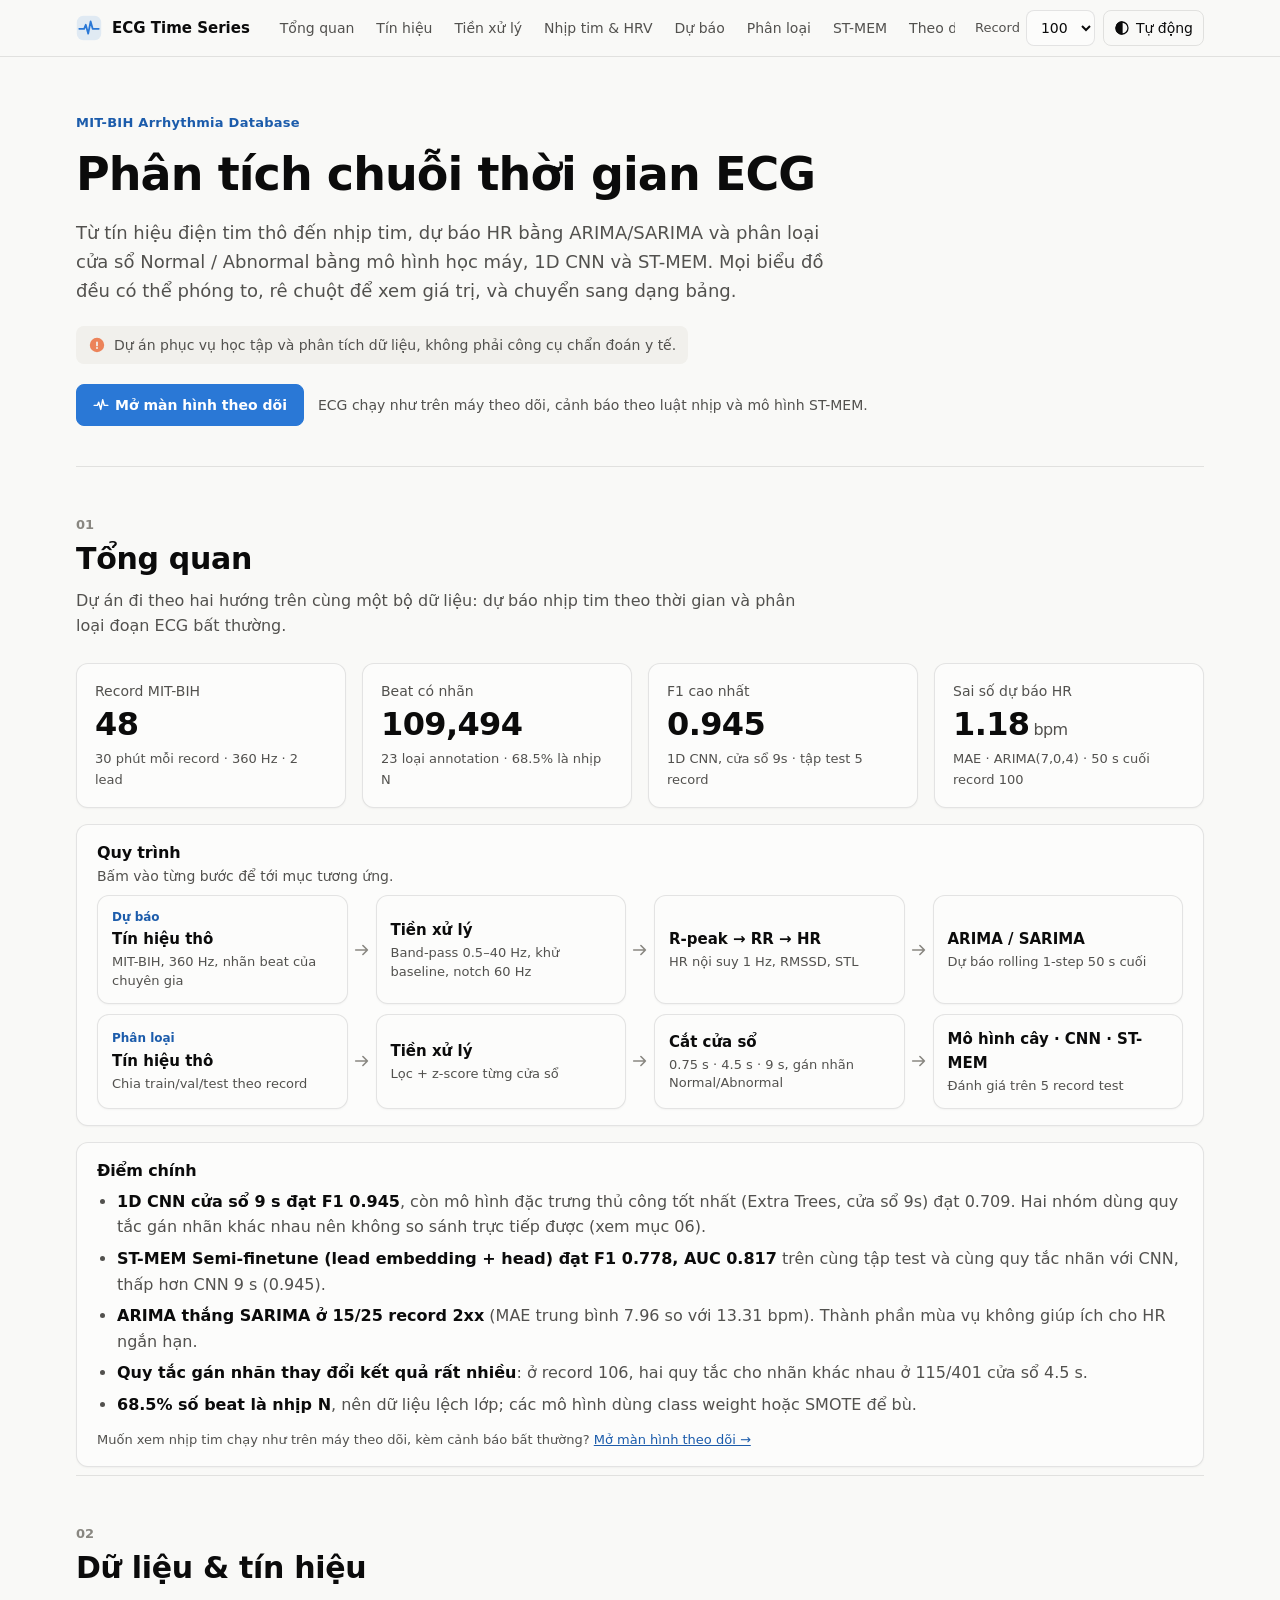
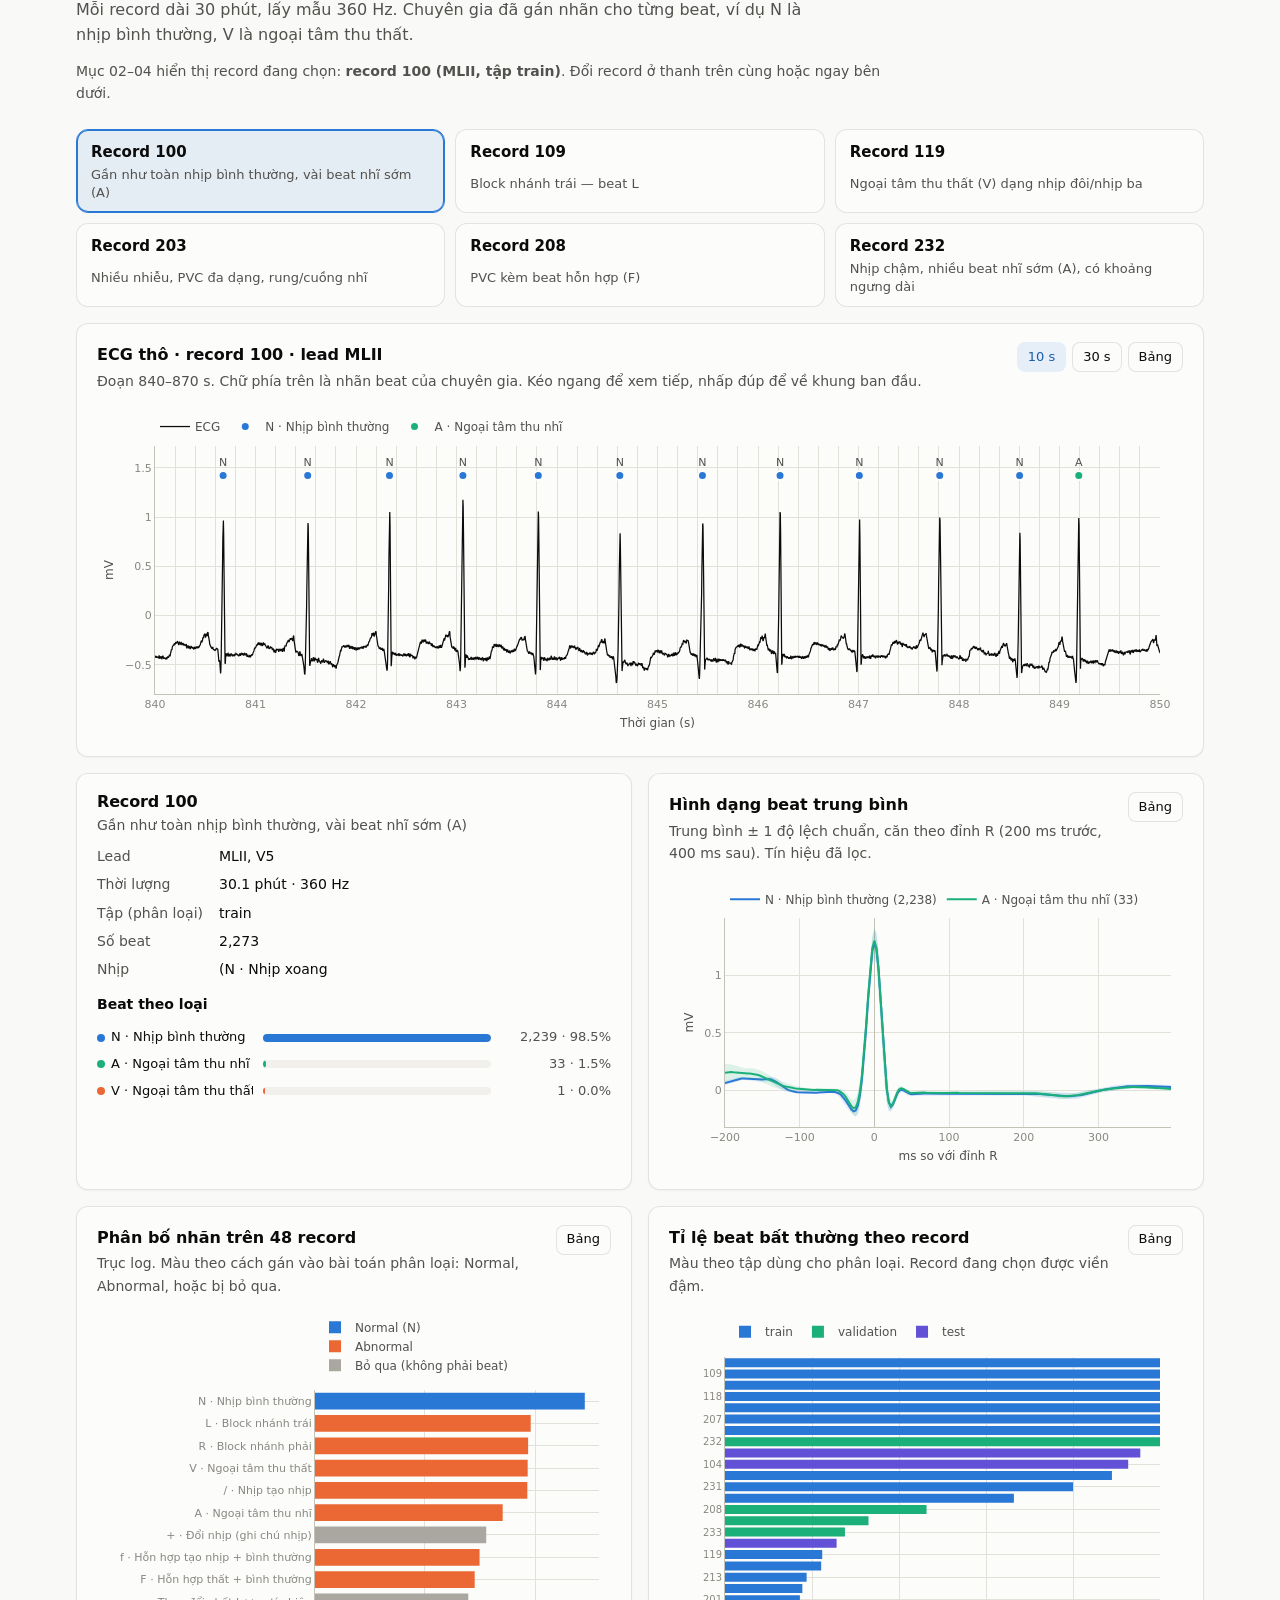
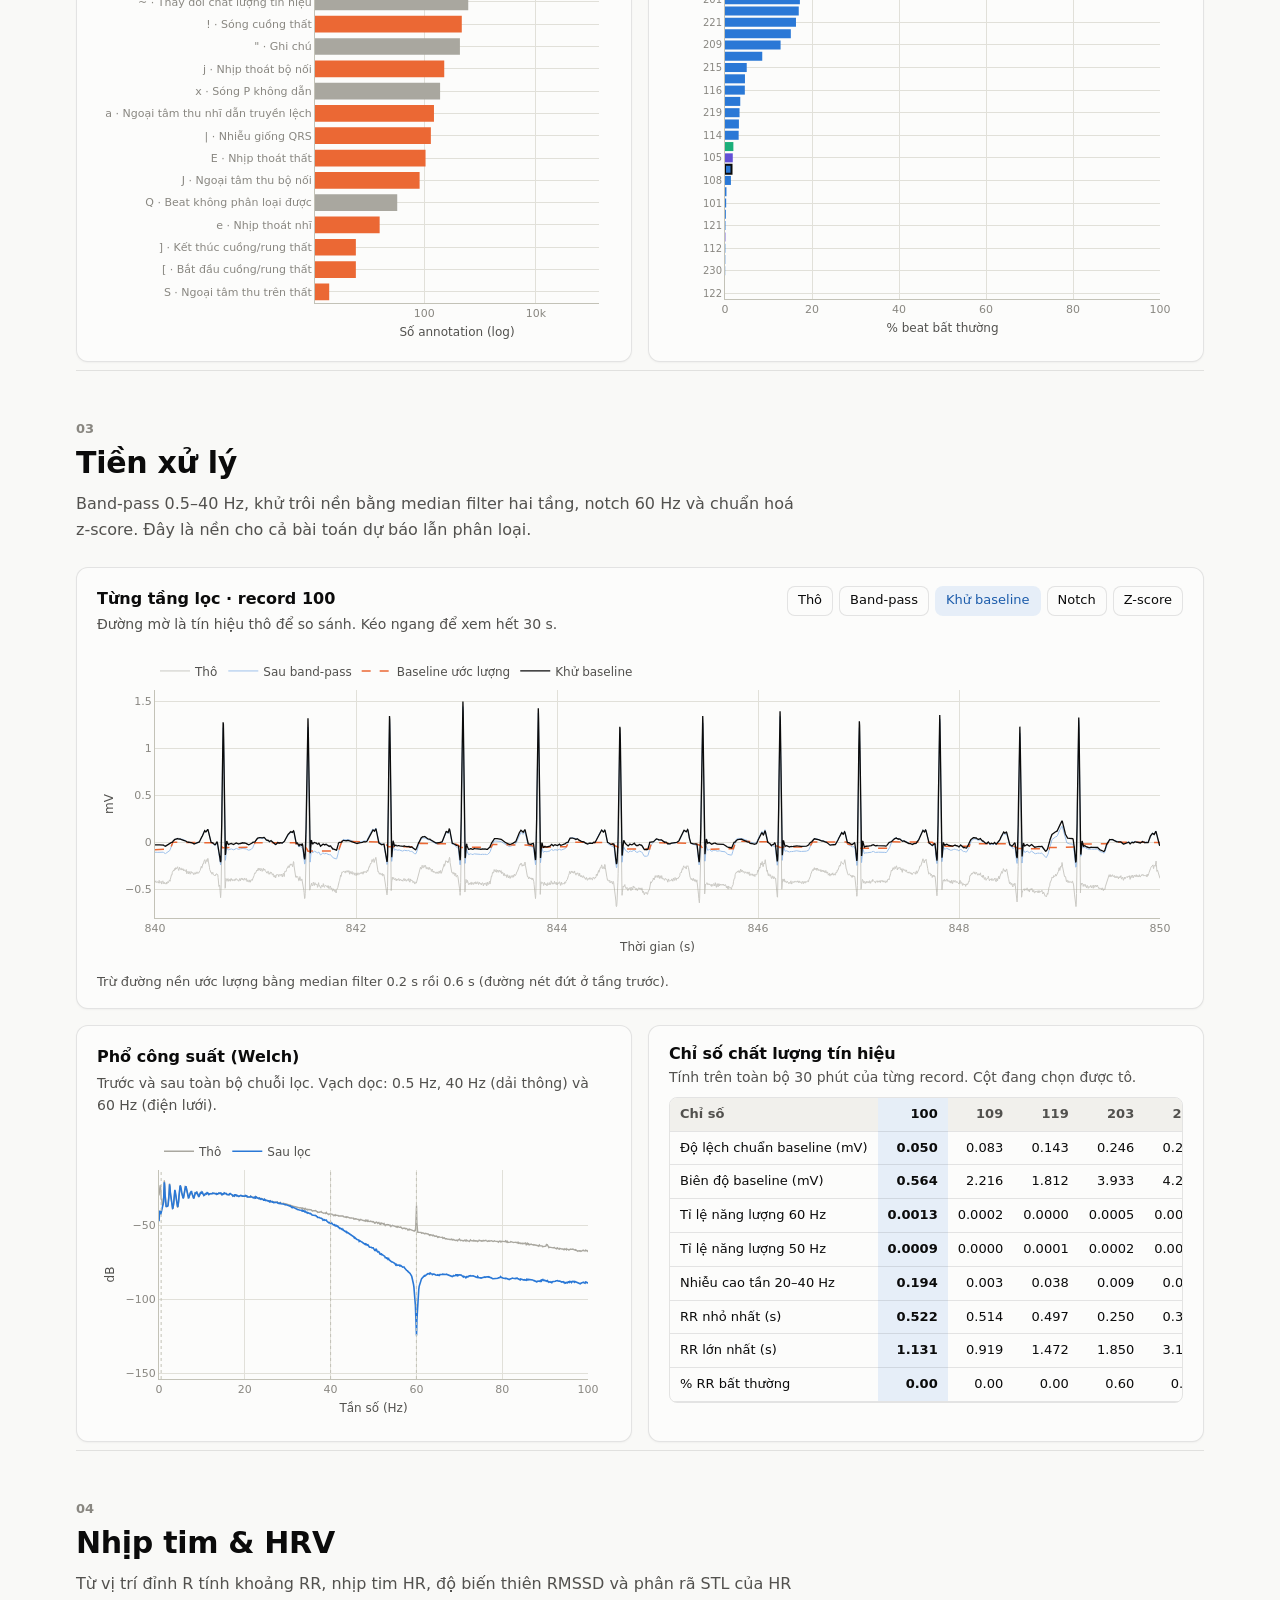
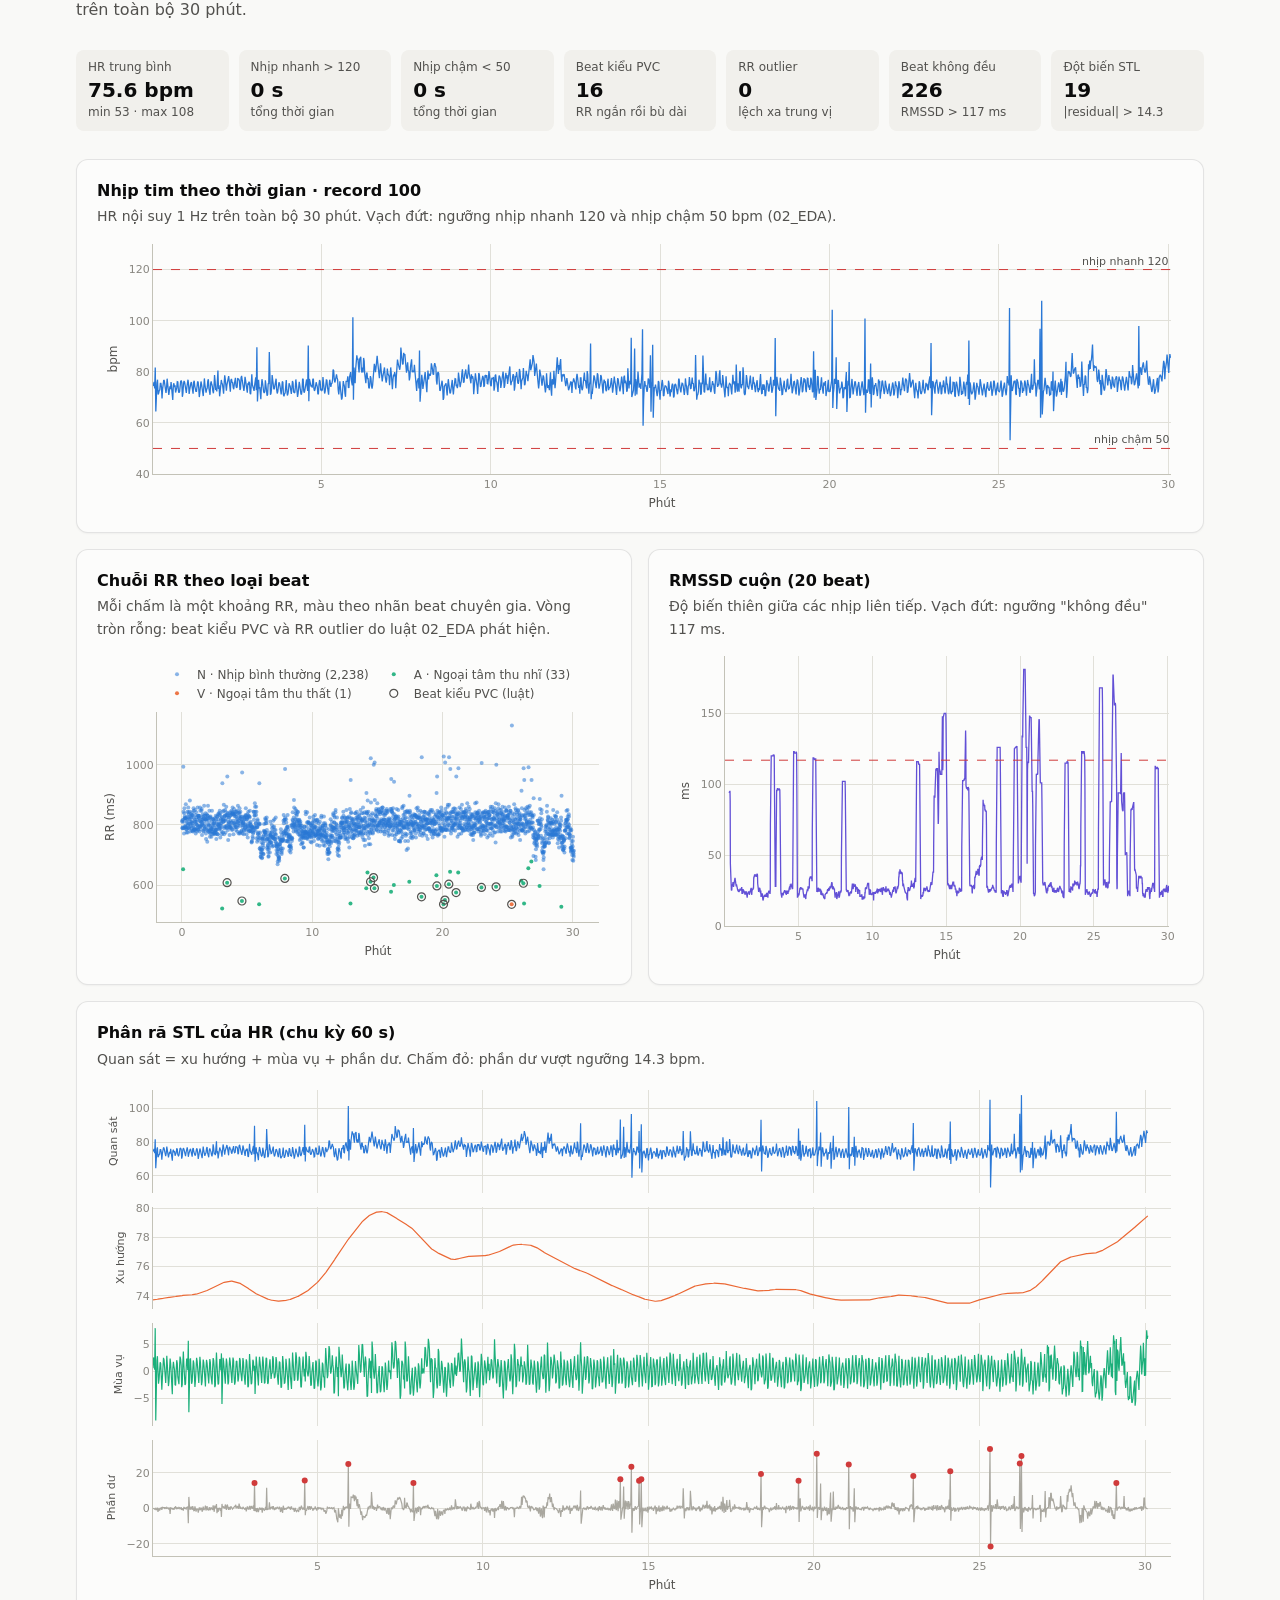
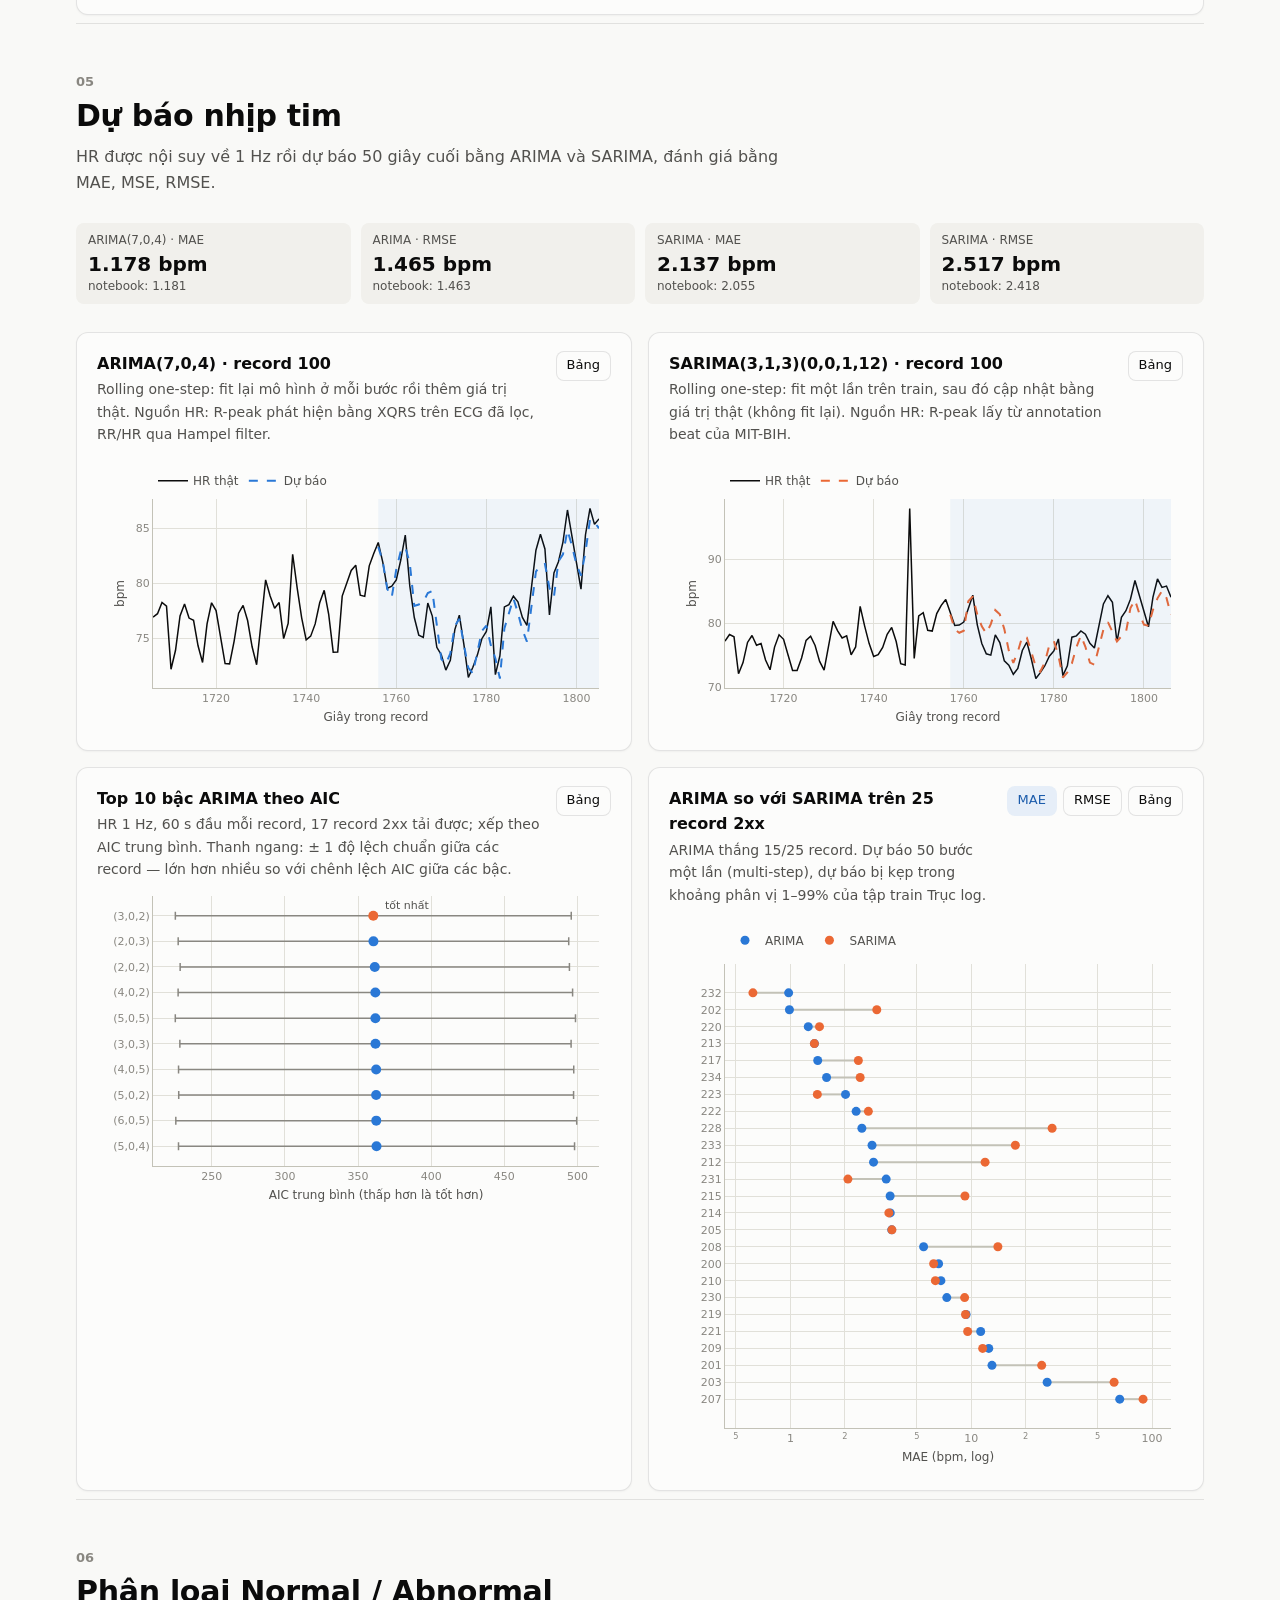
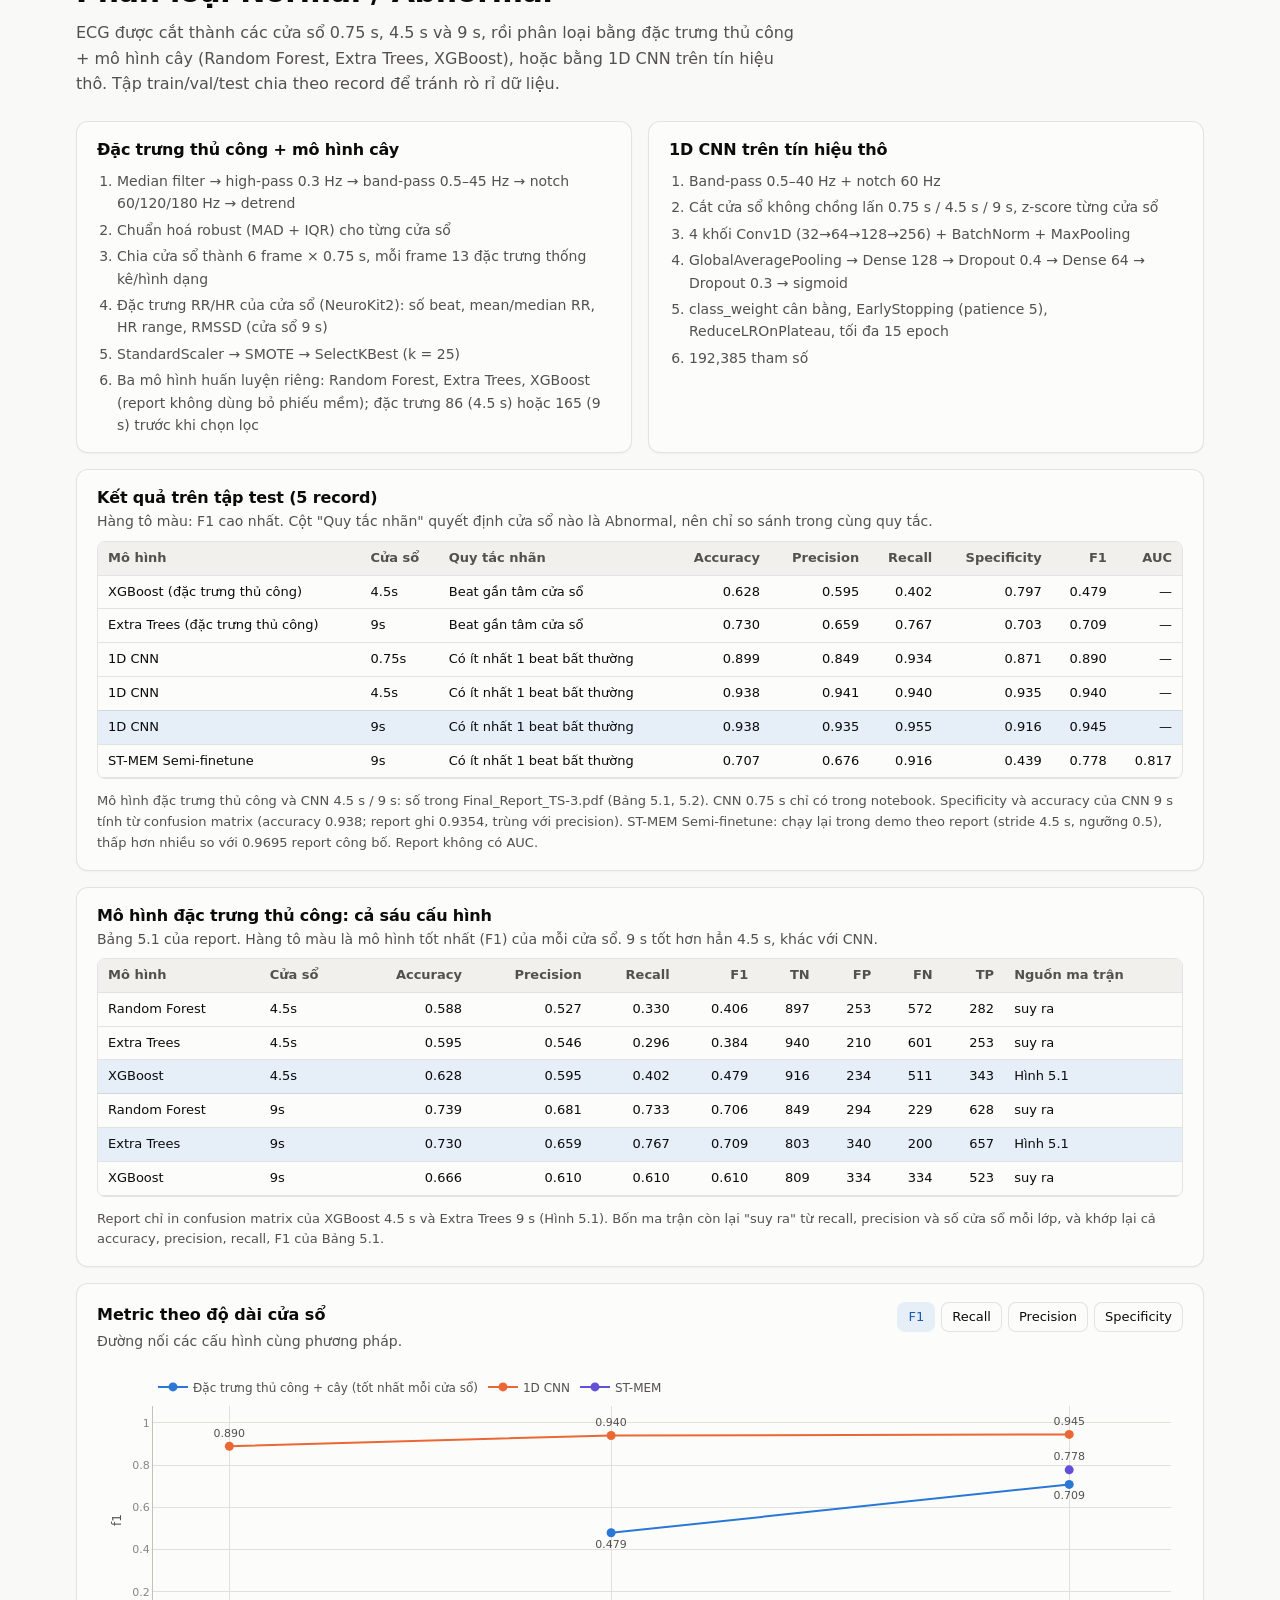
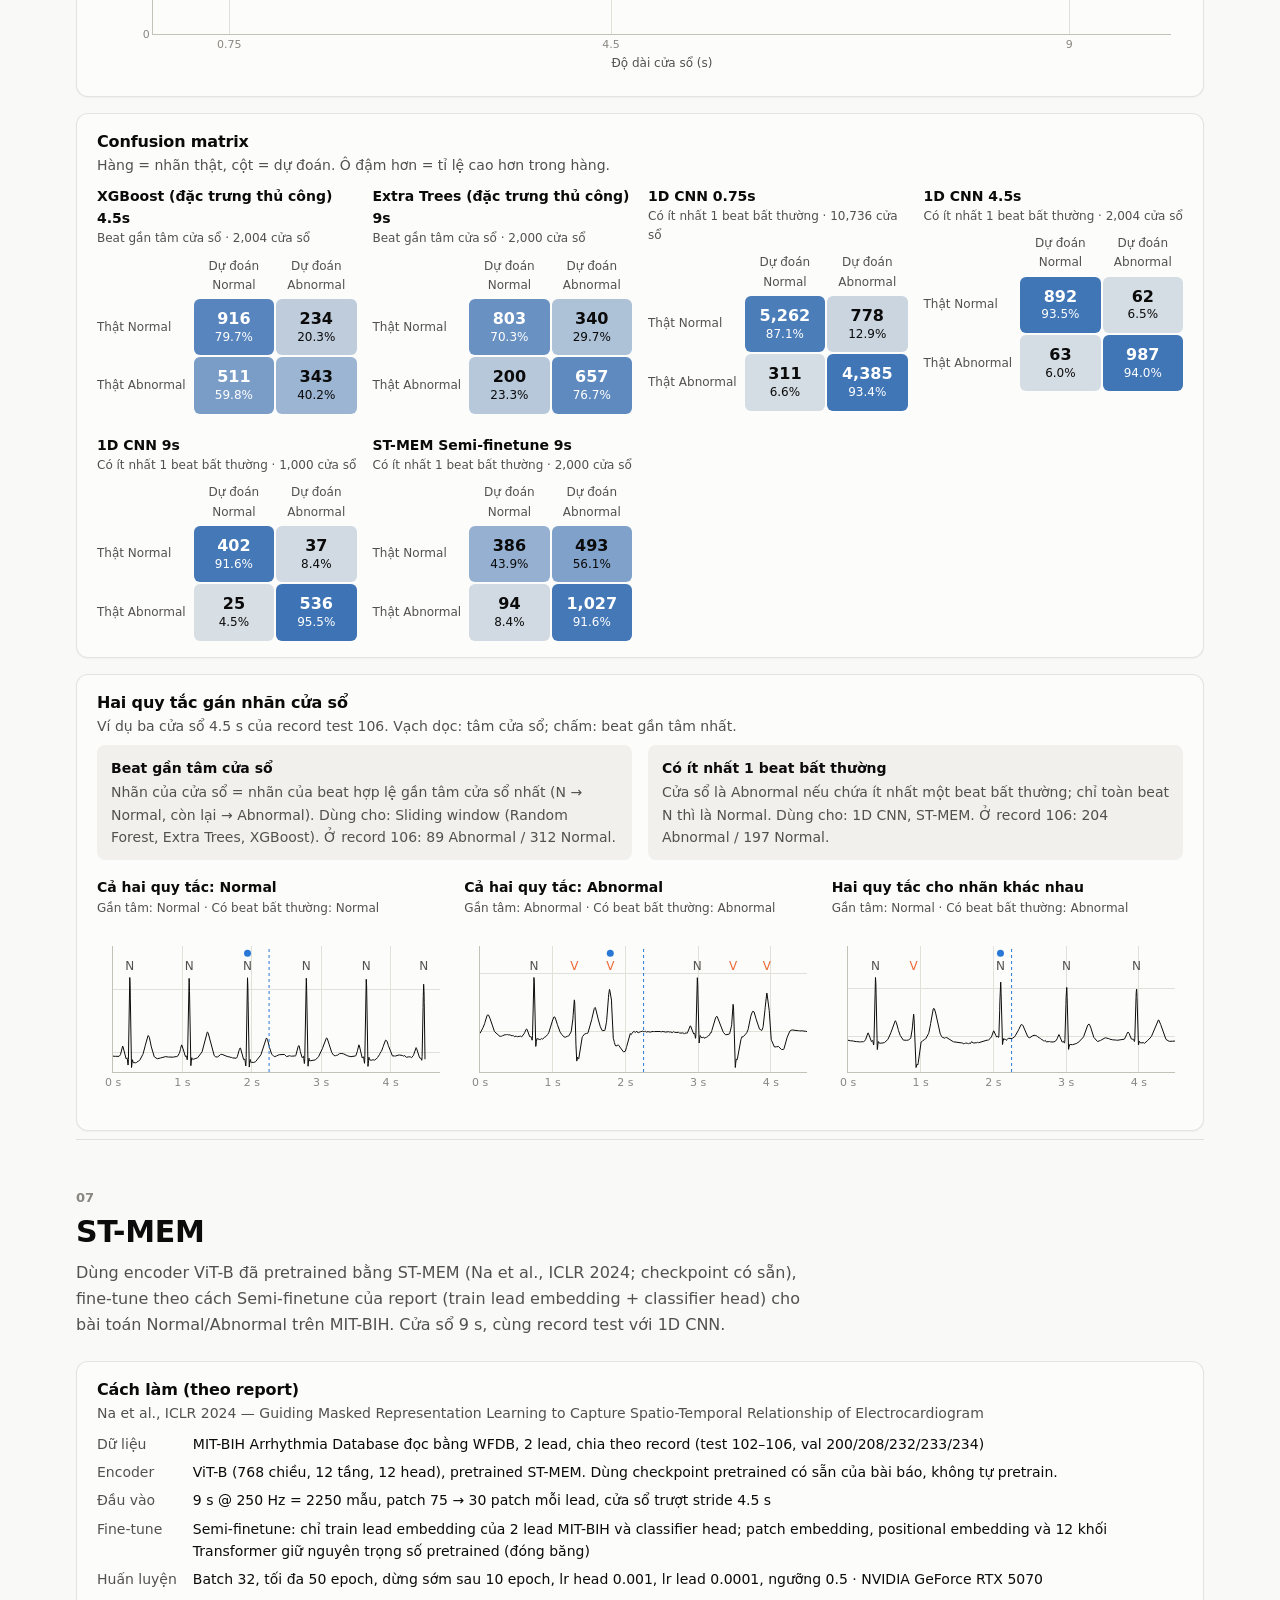
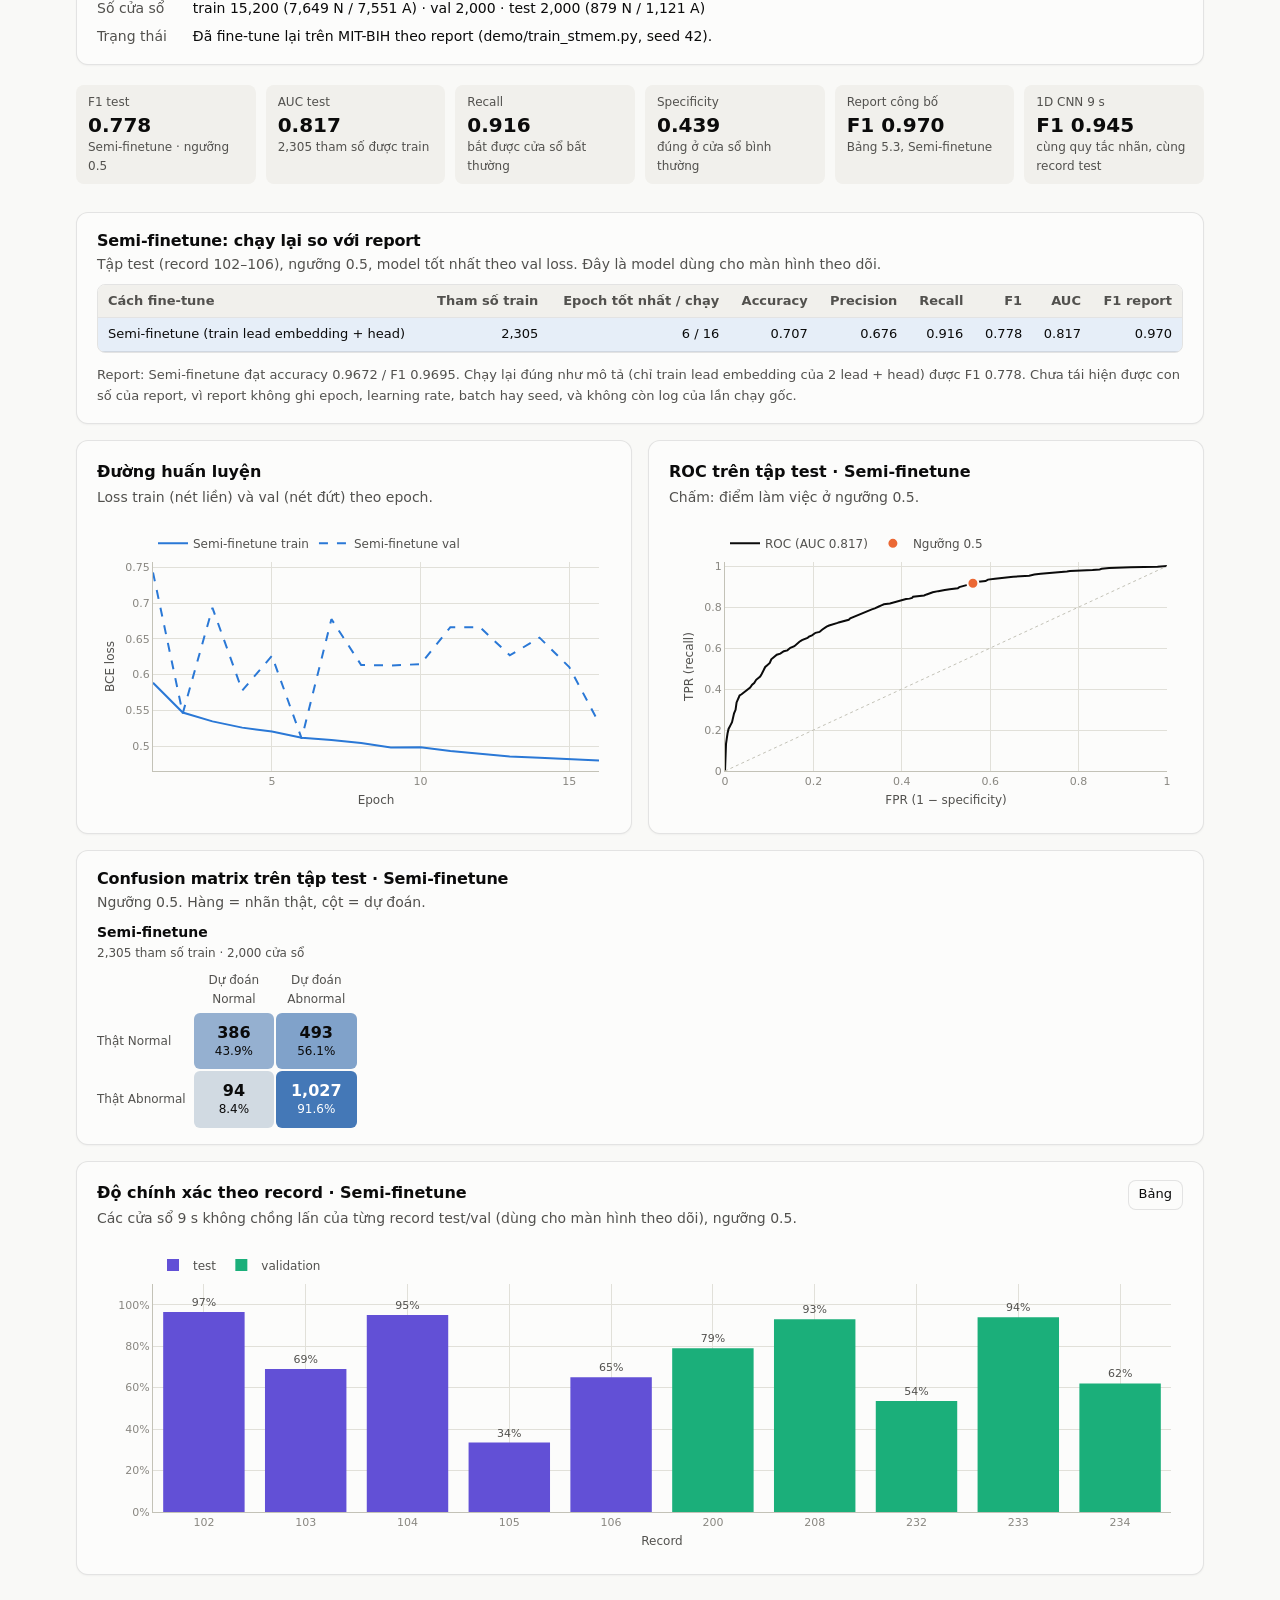
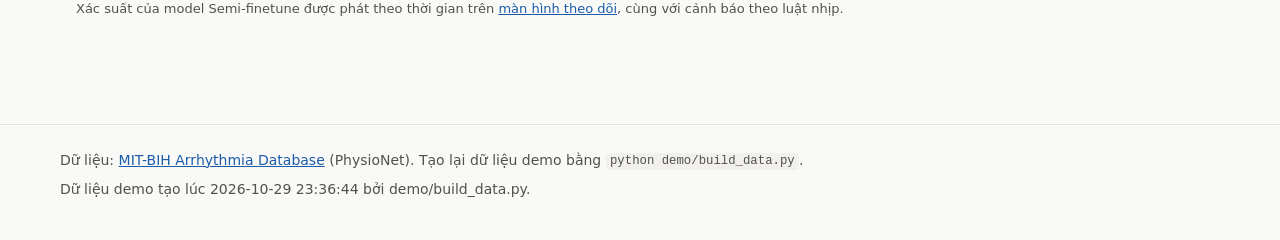
==== commit 5a918334: "Use the report's numbers for the feature-based classifiers in the demo - notebook_results.py: ML row" ====
--- a/demo/index.html
+++ b/demo/index.html
@@ -119,7 +119,7 @@
       <div class="section-head">
         <p class="section-num">06</p>
         <h2 id="classification-title">Phân loại Normal / Abnormal</h2>
-        <p class="lead">ECG được cắt thành các cửa sổ 0.75 s, 4.5 s và 9 s, rồi phân loại bằng đặc trưng thủ công + ensemble cây, hoặc bằng 1D CNN trên tín hiệu thô. Tập train/val/test chia theo record để tránh rò rỉ dữ liệu.</p>
+        <p class="lead">ECG được cắt thành các cửa sổ 0.75 s, 4.5 s và 9 s, rồi phân loại bằng đặc trưng thủ công + mô hình cây (Random Forest, Extra Trees, XGBoost), hoặc bằng 1D CNN trên tín hiệu thô. Tập train/val/test chia theo record để tránh rò rỉ dữ liệu.</p>
       </div>
       <div class="stack" id="classification-body"></div>
     </section>
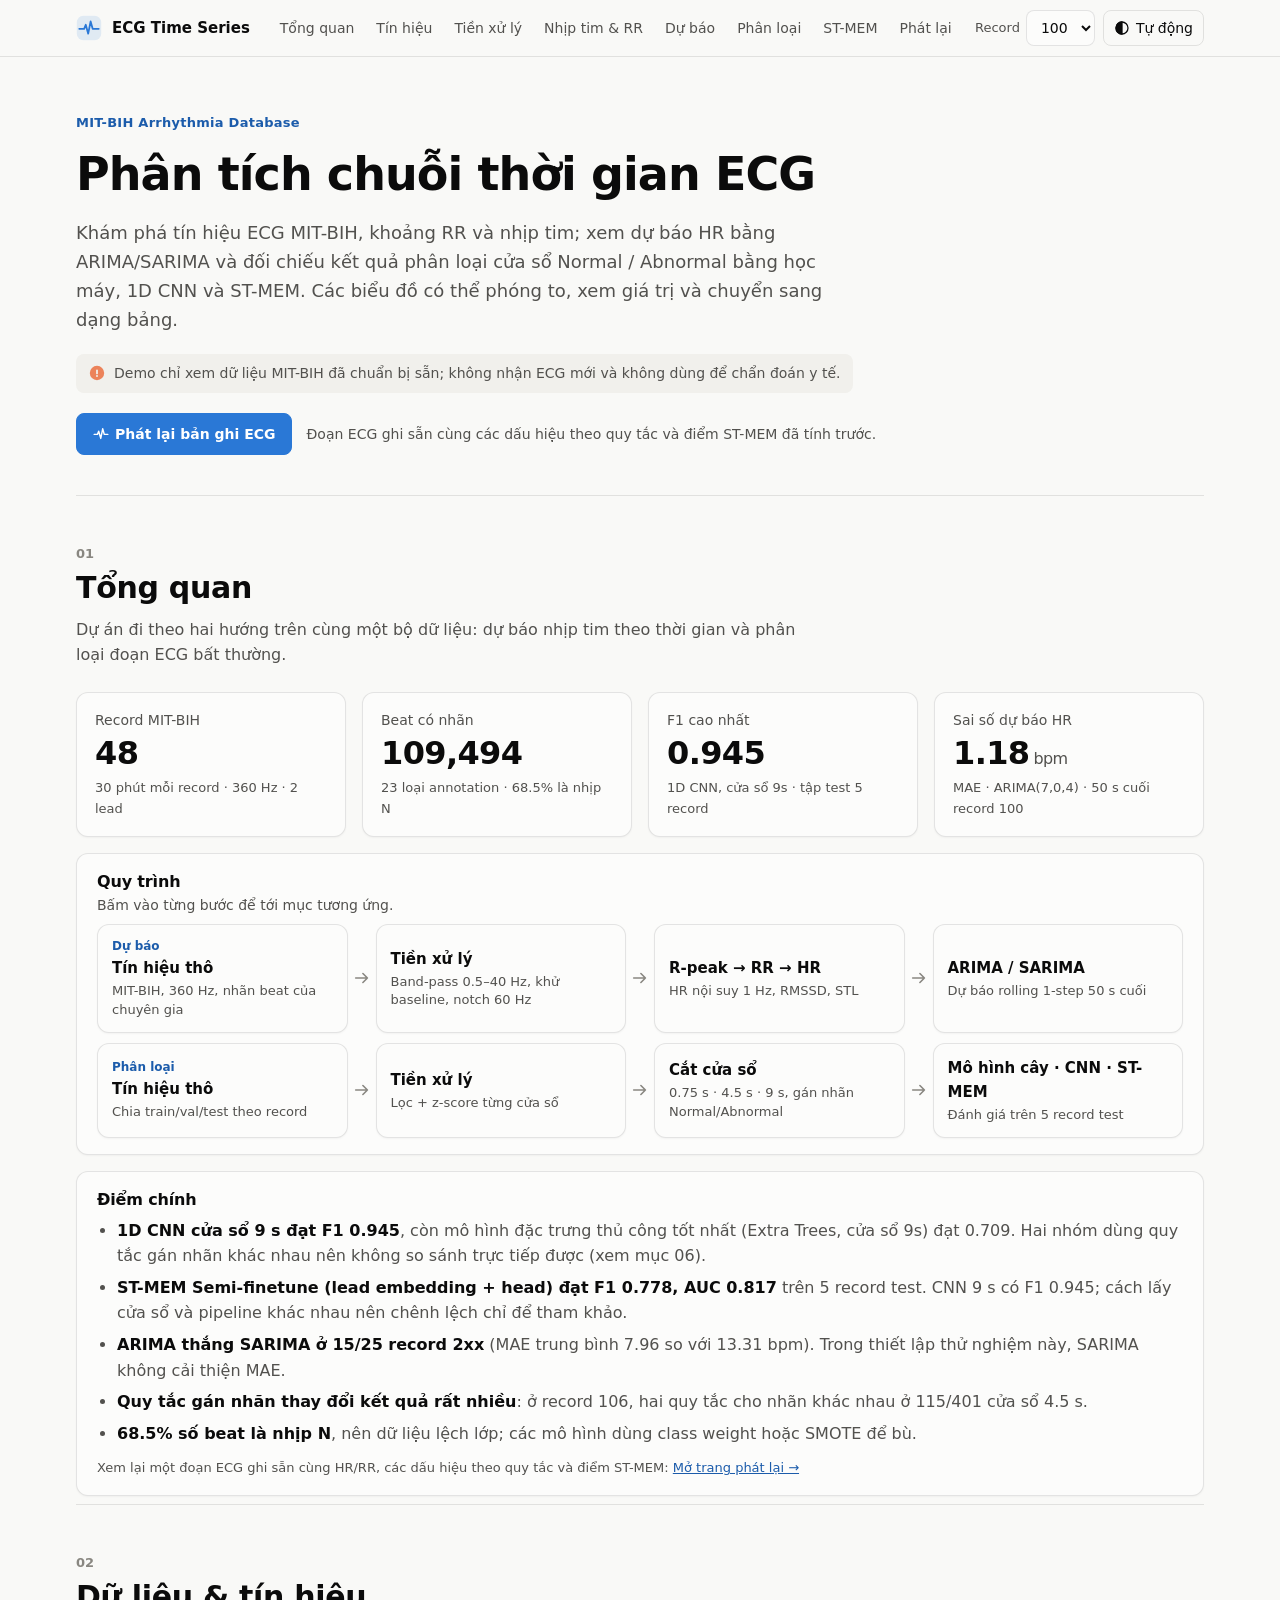
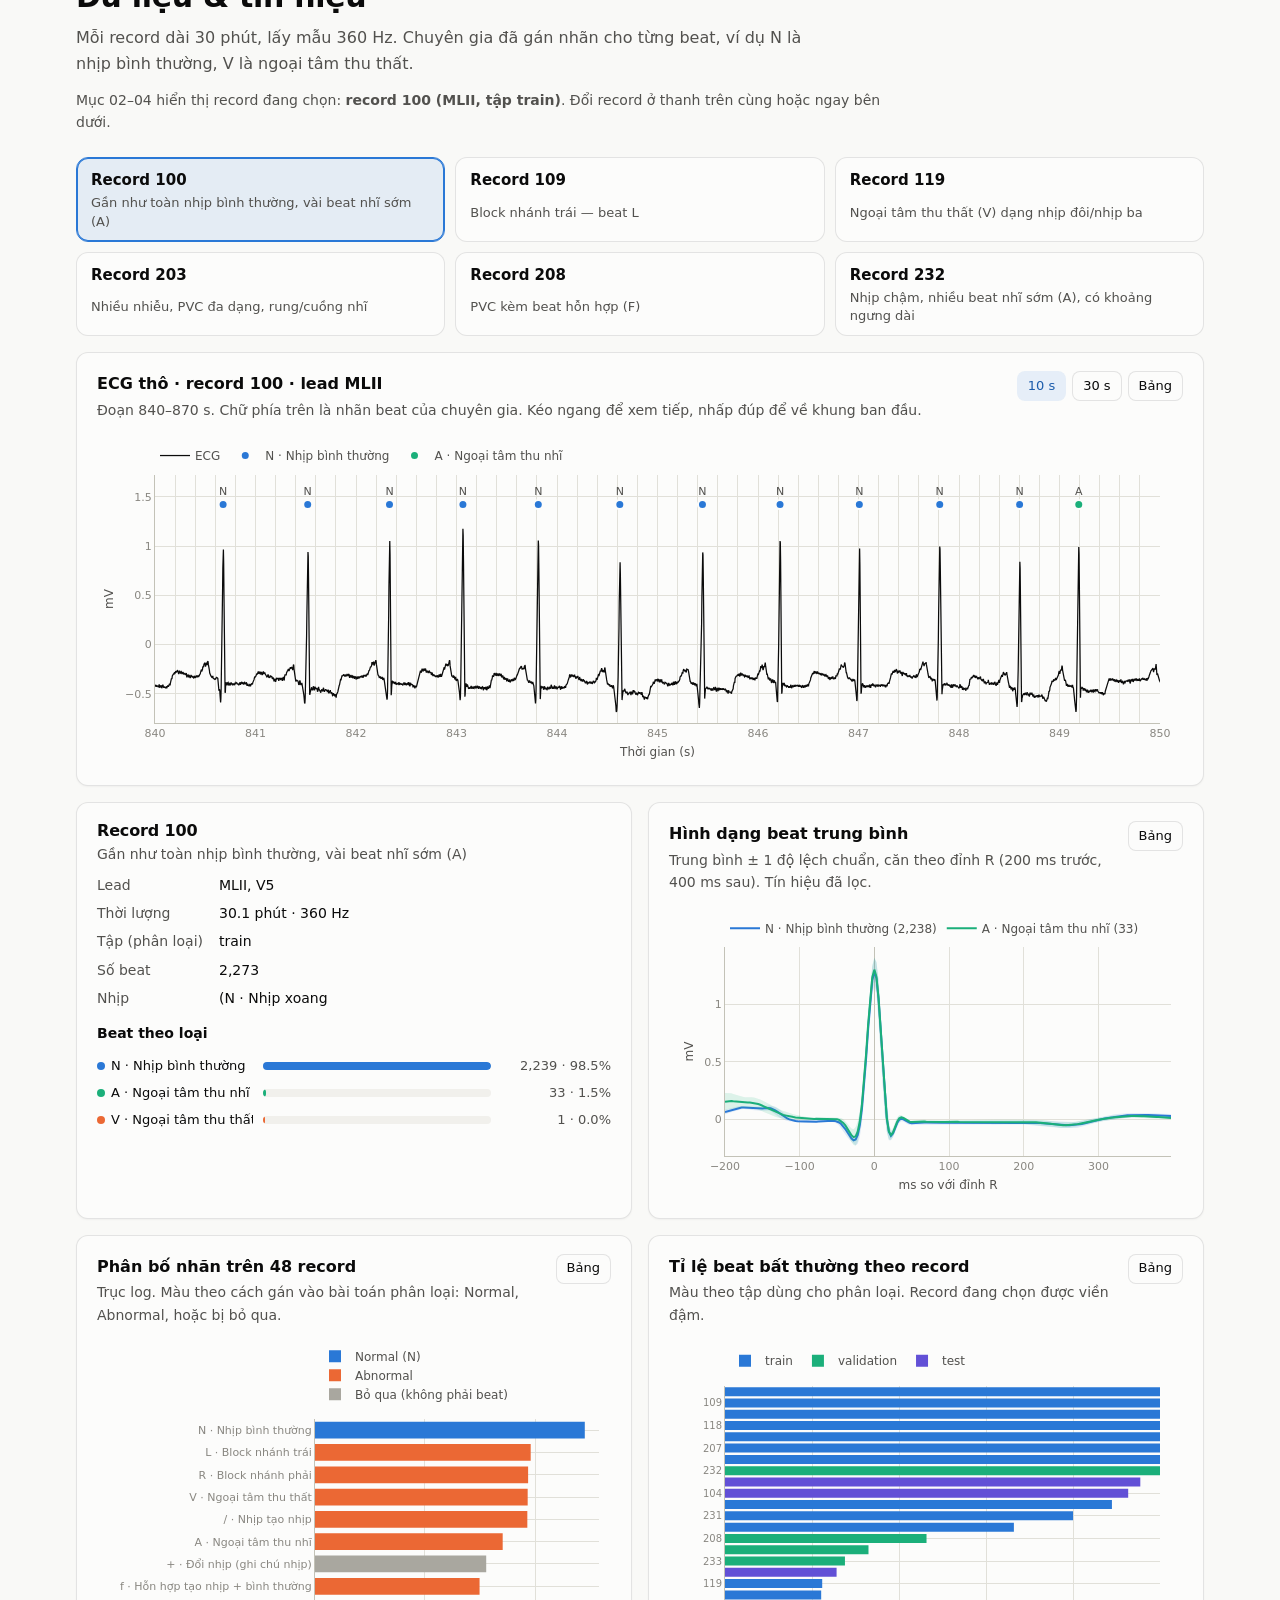
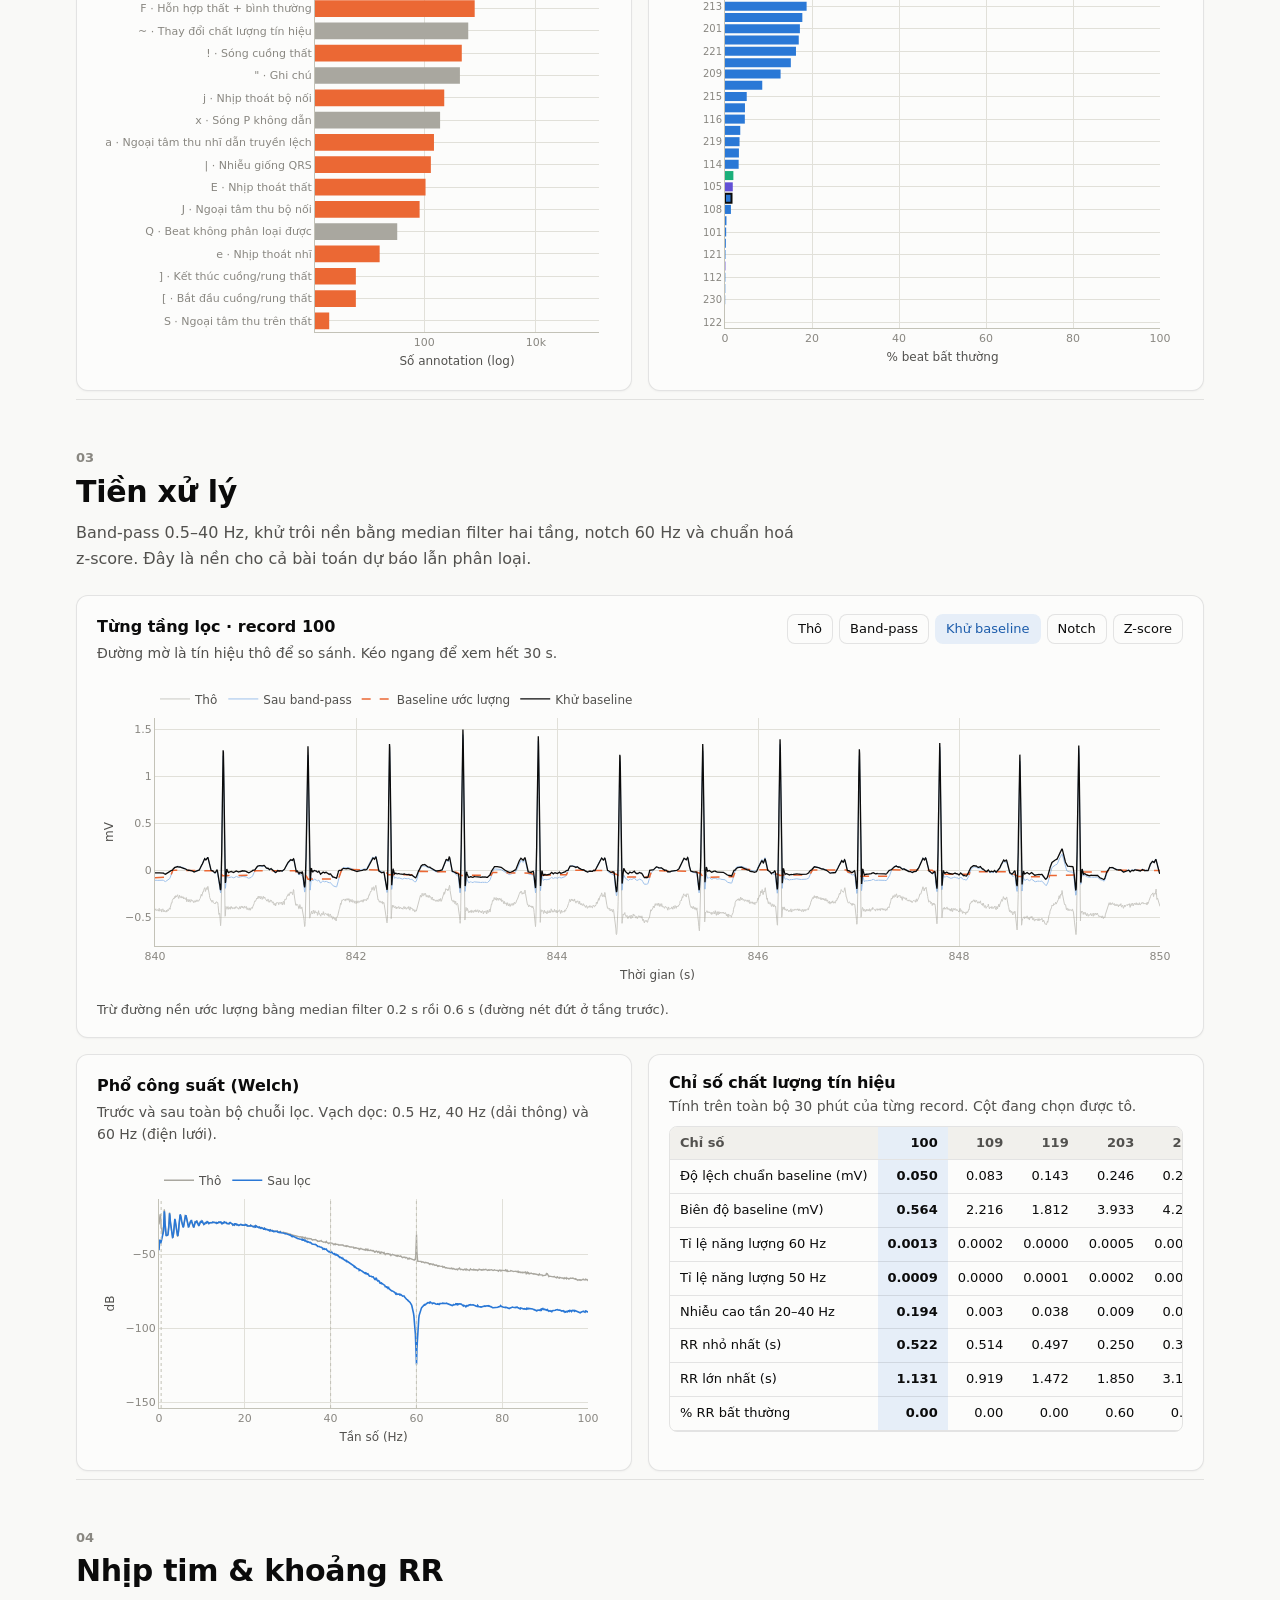
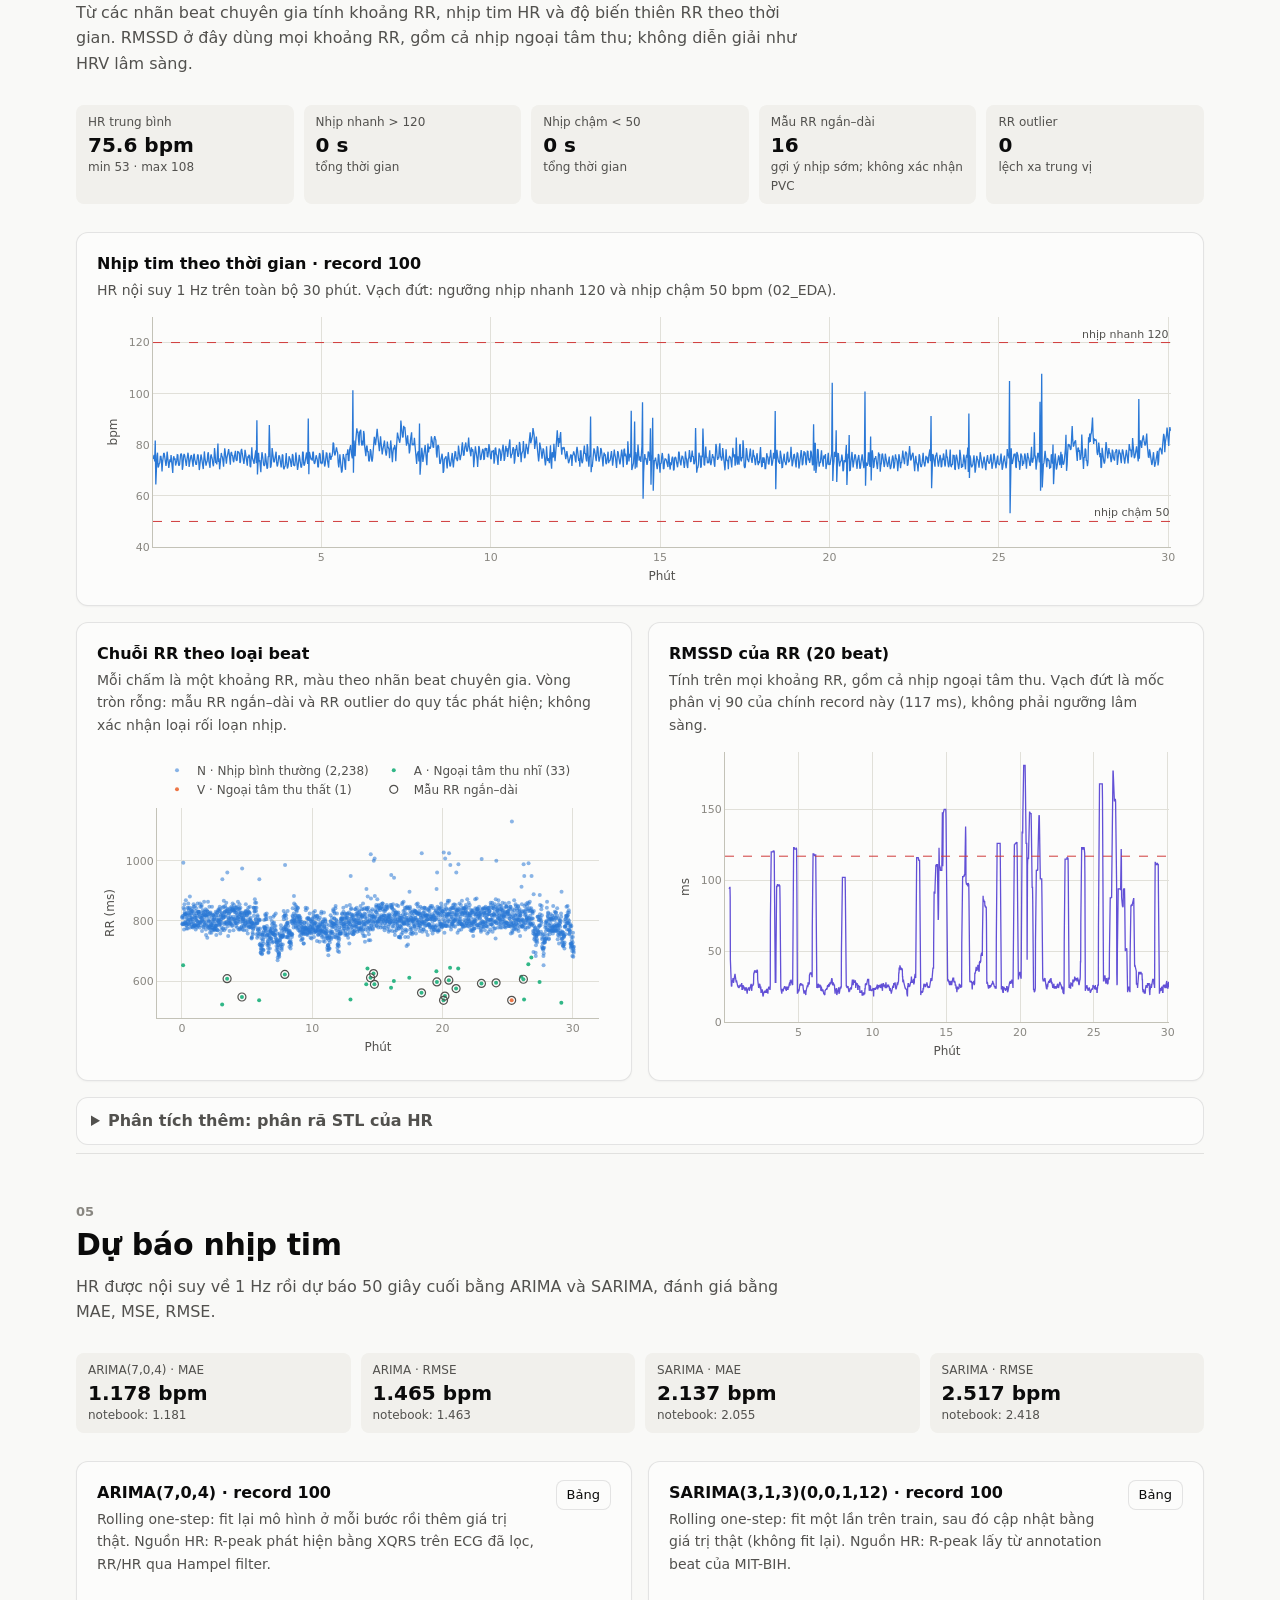
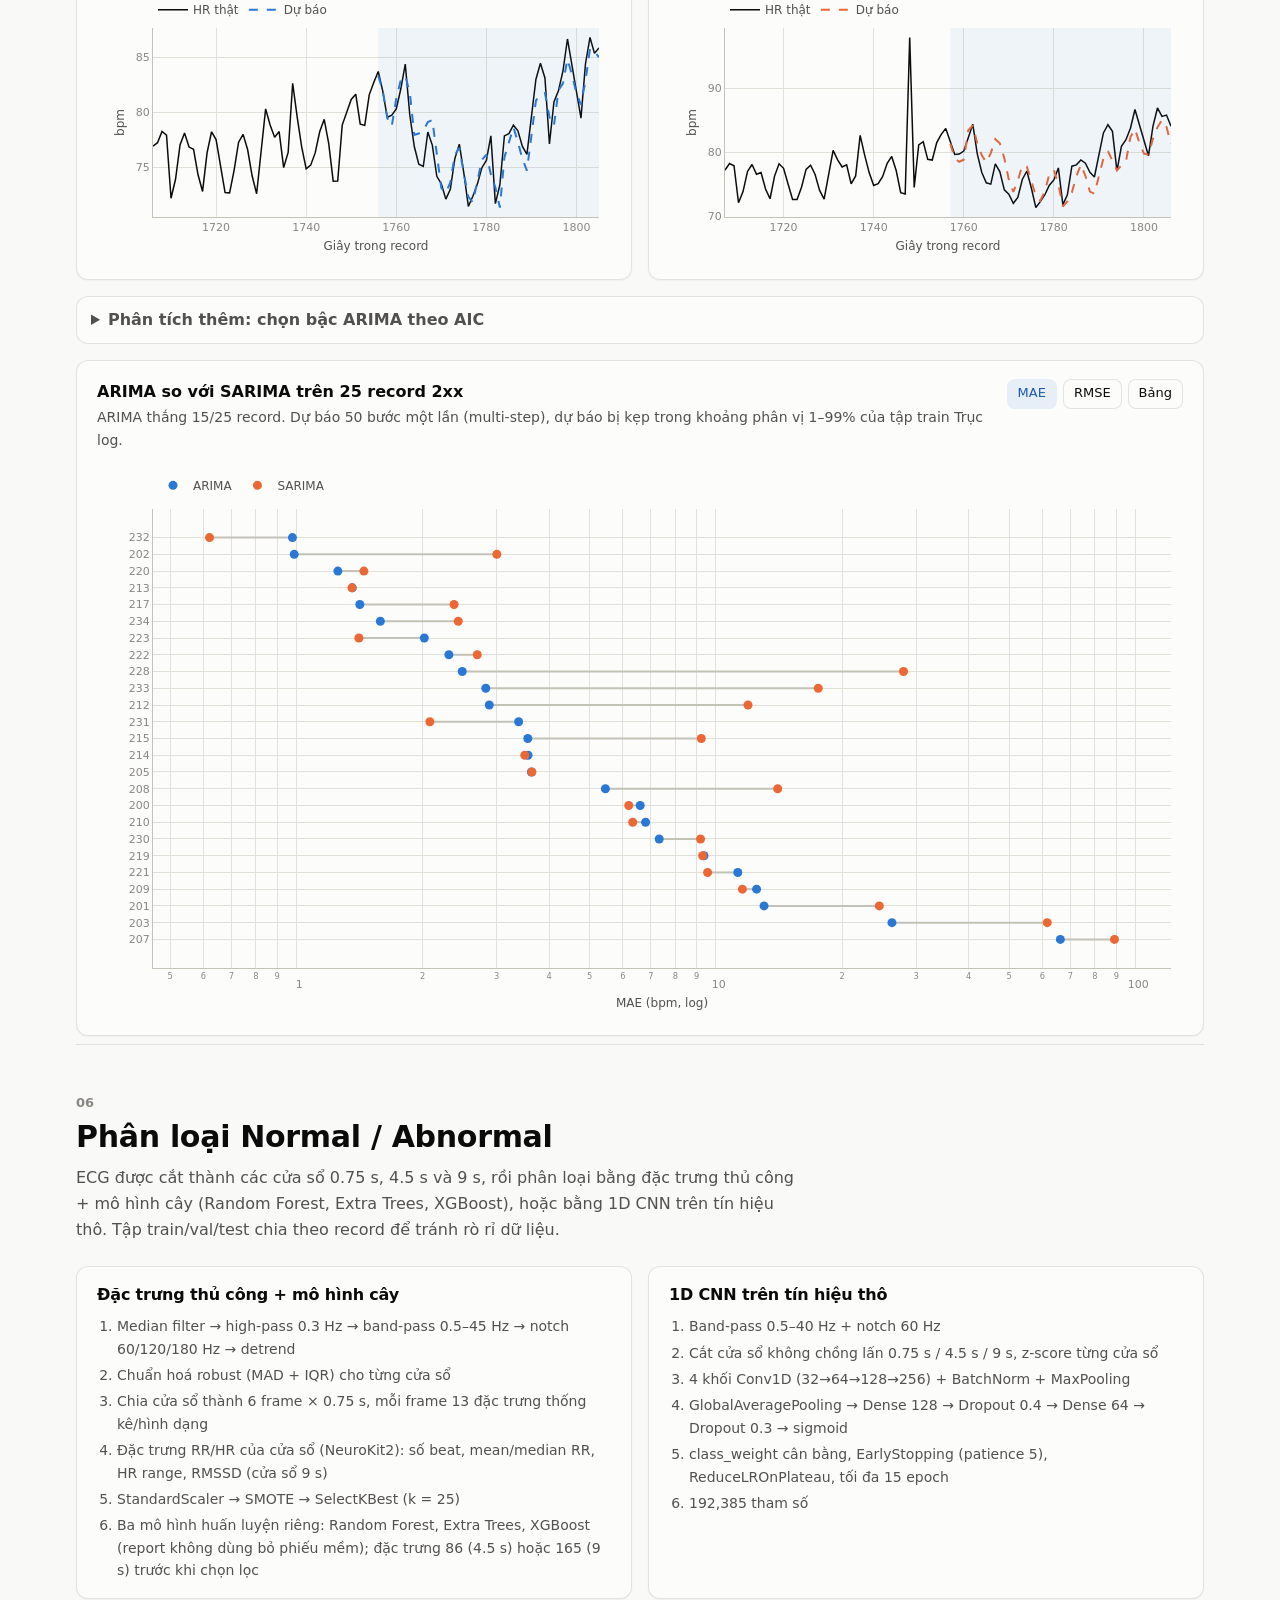
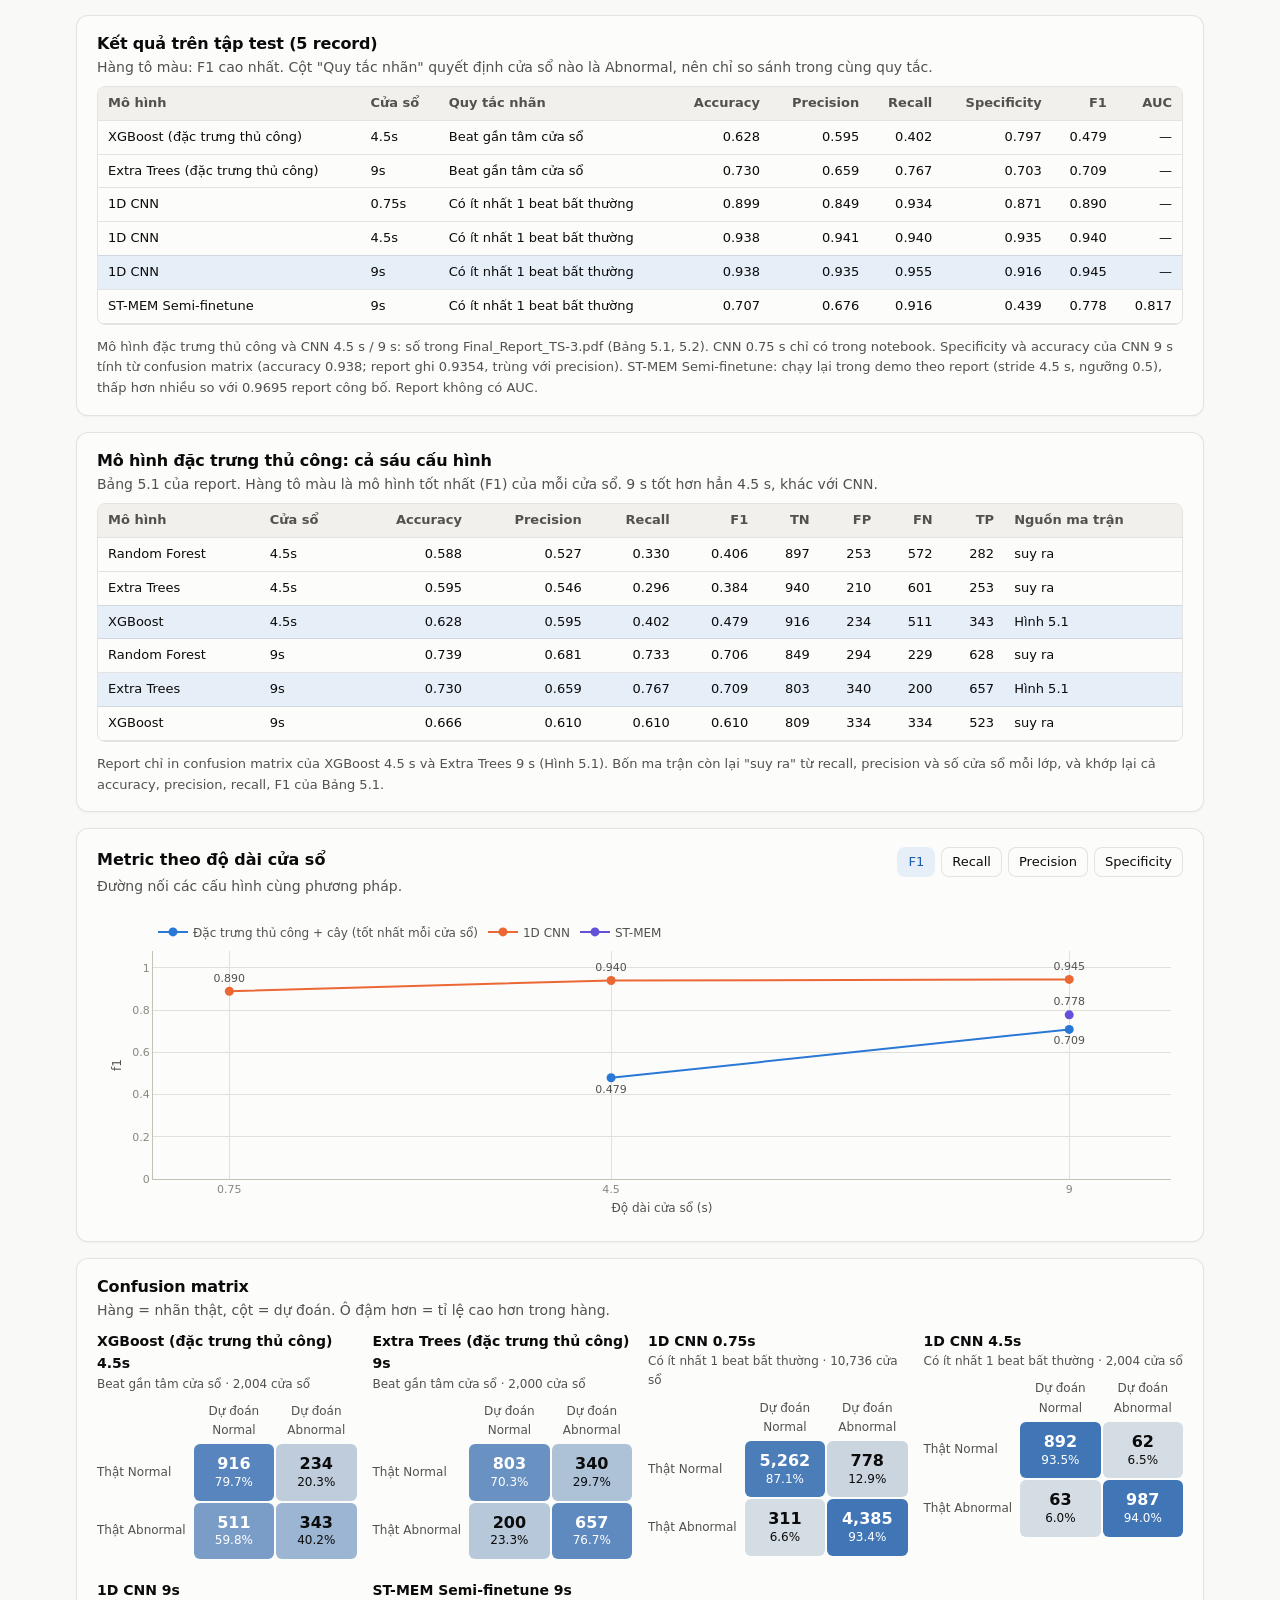
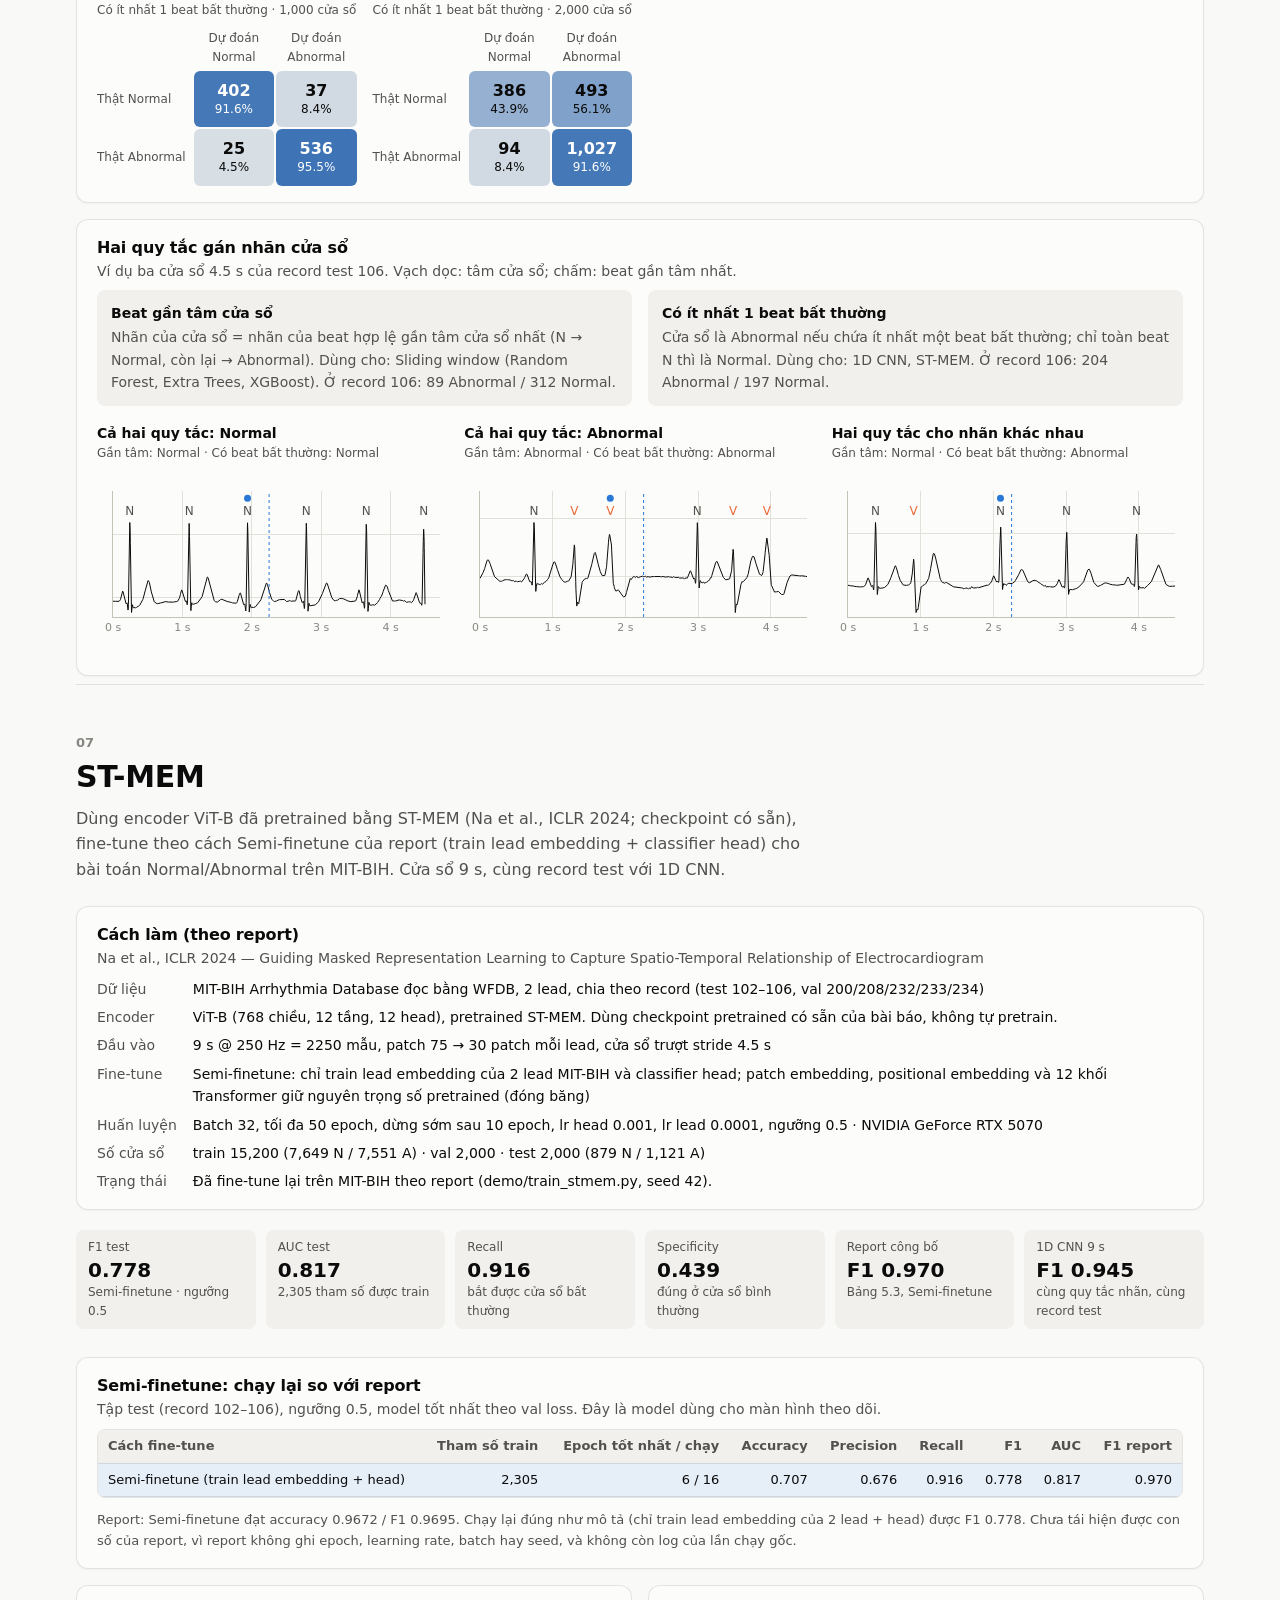
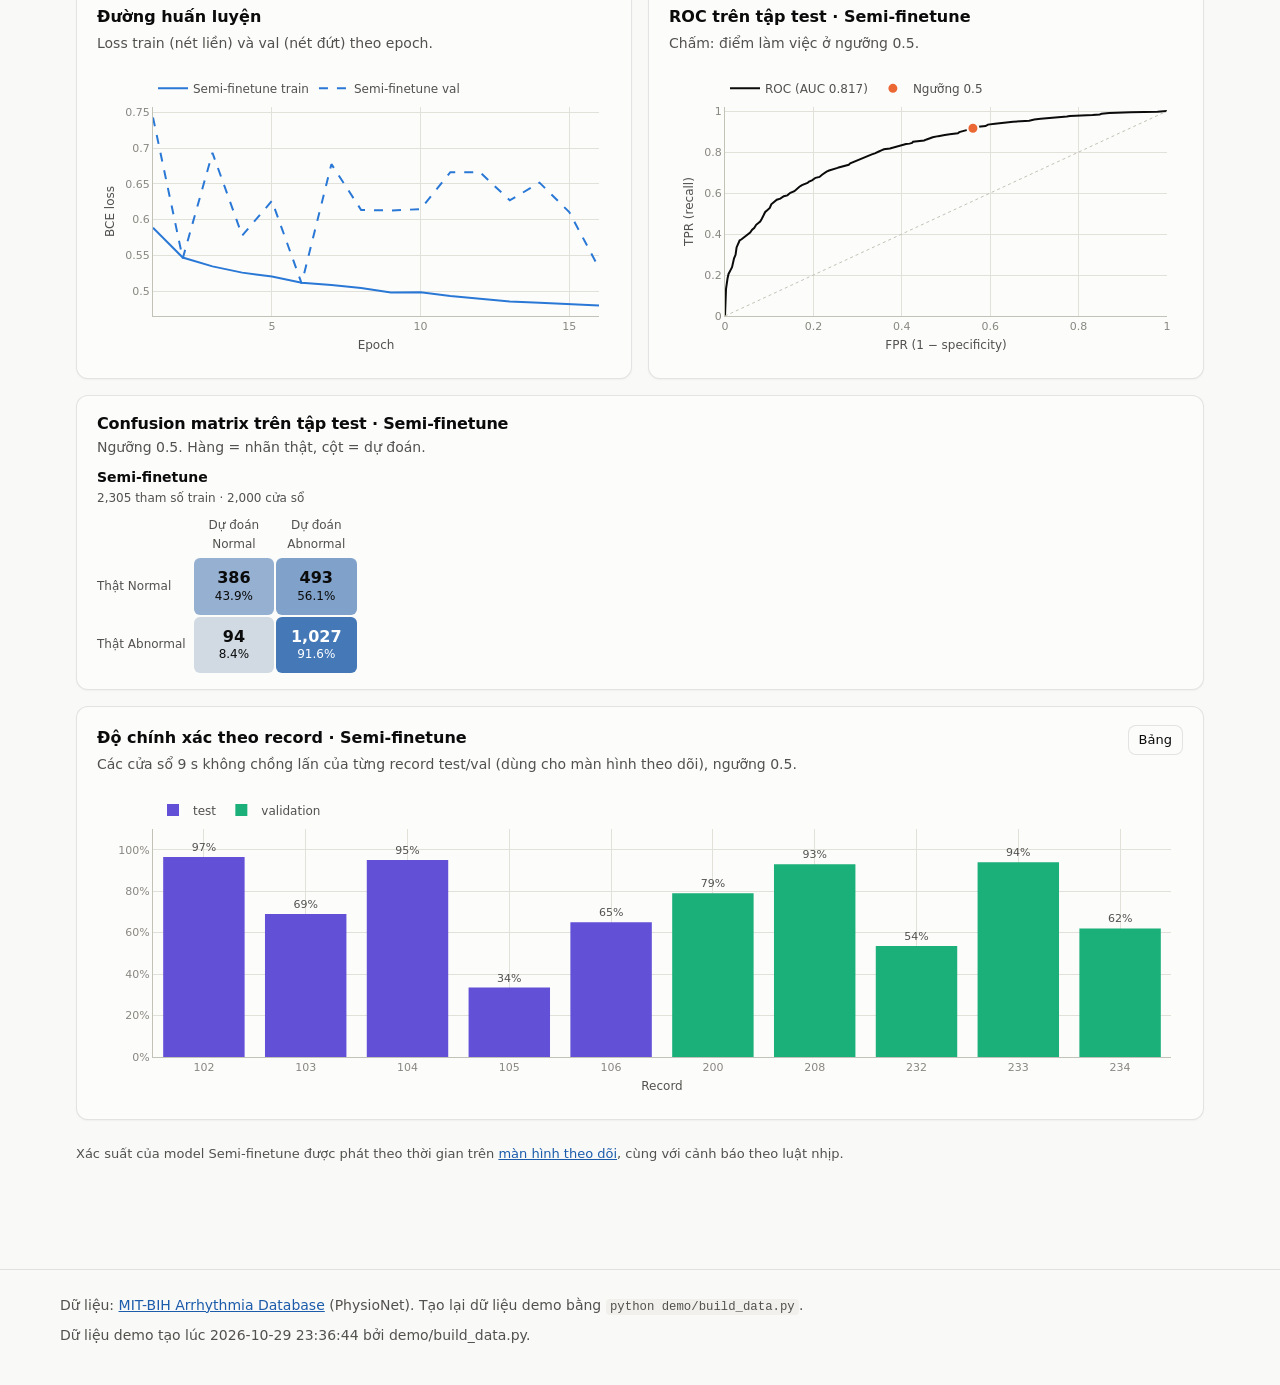
==== commit c171698c: "add report, xml" ====
--- a/demo/index.html
+++ b/demo/index.html
@@ -4,7 +4,7 @@
   <meta charset="utf-8">
   <meta name="viewport" content="width=device-width, initial-scale=1">
   <title>ECG Time Series Demo</title>
-  <meta name="description" content="Demo trực quan dự án phân tích chuỗi thời gian ECG trên MIT-BIH: tiền xử lý, HRV, dự báo ARIMA/SARIMA và phân loại Normal/Abnormal.">
+  <meta name="description" content="Demo phân tích ECG MIT-BIH: tín hiệu, khoảng RR và nhịp tim, dự báo ARIMA/SARIMA, phân loại Normal/Abnormal và phát lại bản ghi.">
   <link rel="stylesheet" href="style.css">
   <script>
     // Áp theme đã lưu trước khi vẽ trang để không bị nháy màu
@@ -28,11 +28,11 @@
         <a href="#overview">Tổng quan</a>
         <a href="#explore">Tín hiệu</a>
         <a href="#preprocess">Tiền xử lý</a>
-        <a href="#hrv">Nhịp tim &amp; HRV</a>
+        <a href="#hrv">Nhịp tim &amp; RR</a>
         <a href="#forecast">Dự báo</a>
         <a href="#classification">Phân loại</a>
         <a href="#stmem">ST-MEM</a>
-        <a href="monitor.html" class="nav-ext">Theo dõi ↗</a>
+        <a href="monitor.html" class="nav-ext">Phát lại ↗</a>
       </nav>
       <div class="controls">
         <label class="field" for="record-select">
@@ -51,20 +51,20 @@
       <p class="eyebrow">MIT-BIH Arrhythmia Database</p>
       <h1 id="hero-title">Phân tích chuỗi thời gian ECG</h1>
       <p class="lead">
-        Từ tín hiệu điện tim thô đến nhịp tim, dự báo HR bằng ARIMA/SARIMA và phân loại cửa sổ
-        Normal / Abnormal bằng mô hình học máy, 1D CNN và ST-MEM. Mọi biểu đồ đều có thể phóng to, rê chuột
-        để xem giá trị, và chuyển sang dạng bảng.
+        Khám phá tín hiệu ECG MIT-BIH, khoảng RR và nhịp tim; xem dự báo HR bằng ARIMA/SARIMA
+        và đối chiếu kết quả phân loại cửa sổ Normal / Abnormal bằng học máy, 1D CNN và ST-MEM.
+        Các biểu đồ có thể phóng to, xem giá trị và chuyển sang dạng bảng.
       </p>
       <p class="disclaimer">
         <svg viewBox="0 0 20 20" fill="currentColor" aria-hidden="true"><path d="M10 2a8 8 0 1 0 0 16 8 8 0 0 0 0-16Zm0 4a1 1 0 0 1 1 1v3.5a1 1 0 1 1-2 0V7a1 1 0 0 1 1-1Zm0 8.5a1.1 1.1 0 1 1 0-2.2 1.1 1.1 0 0 1 0 2.2Z"/></svg>
-        <span>Dự án phục vụ học tập và phân tích dữ liệu, không phải công cụ chẩn đoán y tế.</span>
+        <span>Demo chỉ xem dữ liệu MIT-BIH đã chuẩn bị sẵn; không nhận ECG mới và không dùng để chẩn đoán y tế.</span>
       </p>
       <p class="hero-cta">
         <a class="btn btn-primary" href="monitor.html">
           <svg viewBox="0 0 20 20" aria-hidden="true"><path d="M1.5 10.5h4l1.6-4 2.6 9 2.4-12 2 7h4.4" fill="none" stroke="currentColor" stroke-width="1.8" stroke-linecap="round" stroke-linejoin="round"/></svg>
-          <span>Mở màn hình theo dõi</span>
+          <span>Phát lại bản ghi ECG</span>
         </a>
-        <span class="hero-cta-note">ECG chạy như trên máy theo dõi, cảnh báo theo luật nhịp và mô hình ST-MEM.</span>
+        <span class="hero-cta-note">Đoạn ECG ghi sẵn cùng các dấu hiệu theo quy tắc và điểm ST-MEM đã tính trước.</span>
       </p>
     </section>
 
@@ -100,8 +100,8 @@
     <section class="section" id="hrv" aria-labelledby="hrv-title">
       <div class="section-head">
         <p class="section-num">04</p>
-        <h2 id="hrv-title">Nhịp tim &amp; HRV</h2>
-        <p class="lead">Từ vị trí đỉnh R tính khoảng RR, nhịp tim HR, độ biến thiên RMSSD và phân rã STL của HR trên toàn bộ 30 phút.</p>
+        <h2 id="hrv-title">Nhịp tim &amp; khoảng RR</h2>
+        <p class="lead">Từ các nhãn beat chuyên gia tính khoảng RR, nhịp tim HR và độ biến thiên RR theo thời gian. RMSSD ở đây dùng mọi khoảng RR, gồm cả nhịp ngoại tâm thu; không diễn giải như HRV lâm sàng.</p>
       </div>
       <div class="stack" id="hrv-body"></div>
     </section>
--- a/demo/style.css
+++ b/demo/style.css
@@ -391,6 +391,26 @@
   gap: 16px;
 }
 
+.advanced-details {
+  min-width: 0;
+}
+.advanced-details > summary {
+  cursor: pointer;
+  color: var(--ink-2);
+  font-weight: 600;
+  padding: 10px 14px;
+  border: 1px solid var(--border);
+  border-radius: var(--radius);
+  background: var(--surface);
+}
+.advanced-details > summary:focus-visible {
+  outline: 2px solid var(--accent);
+  outline-offset: 2px;
+}
+.advanced-details[open] > summary {
+  margin-bottom: 12px;
+}
+
 .grid-2 {
   display: grid;
   grid-template-columns: repeat(2, minmax(0, 1fr));
